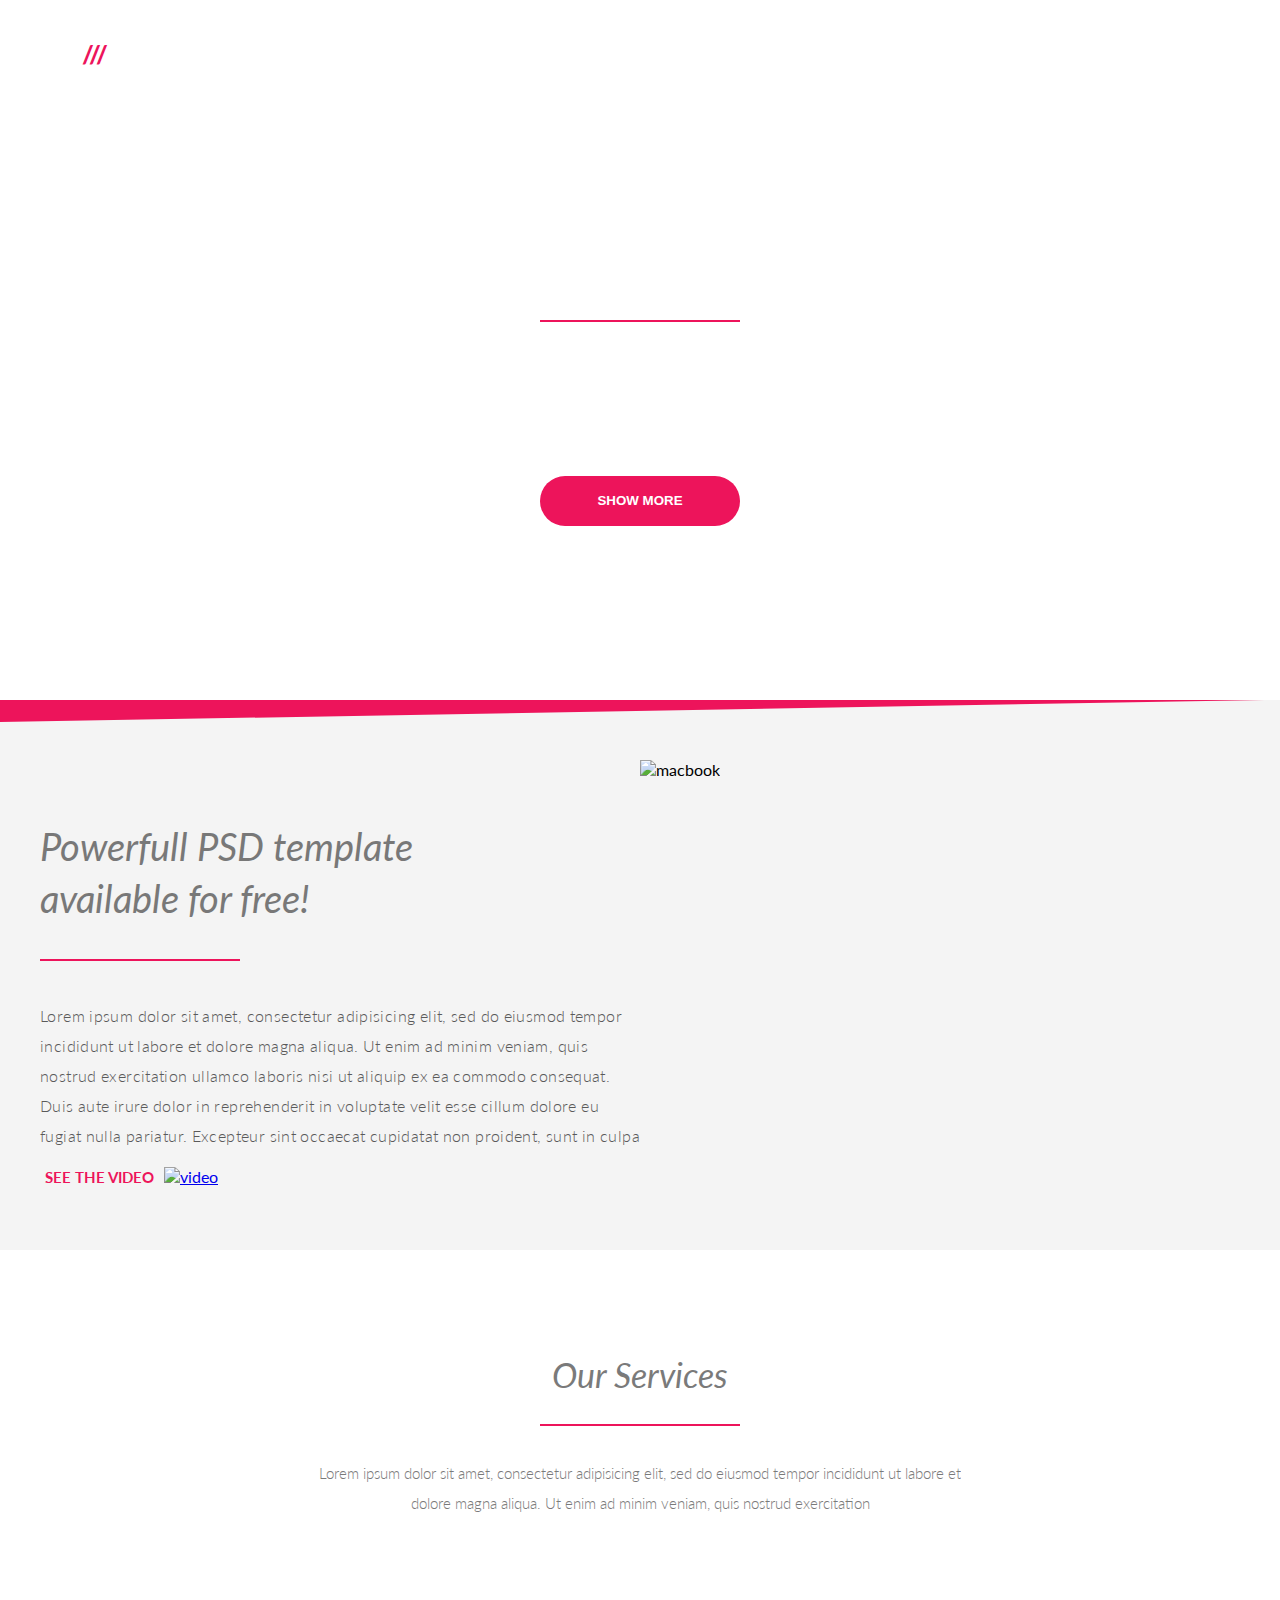
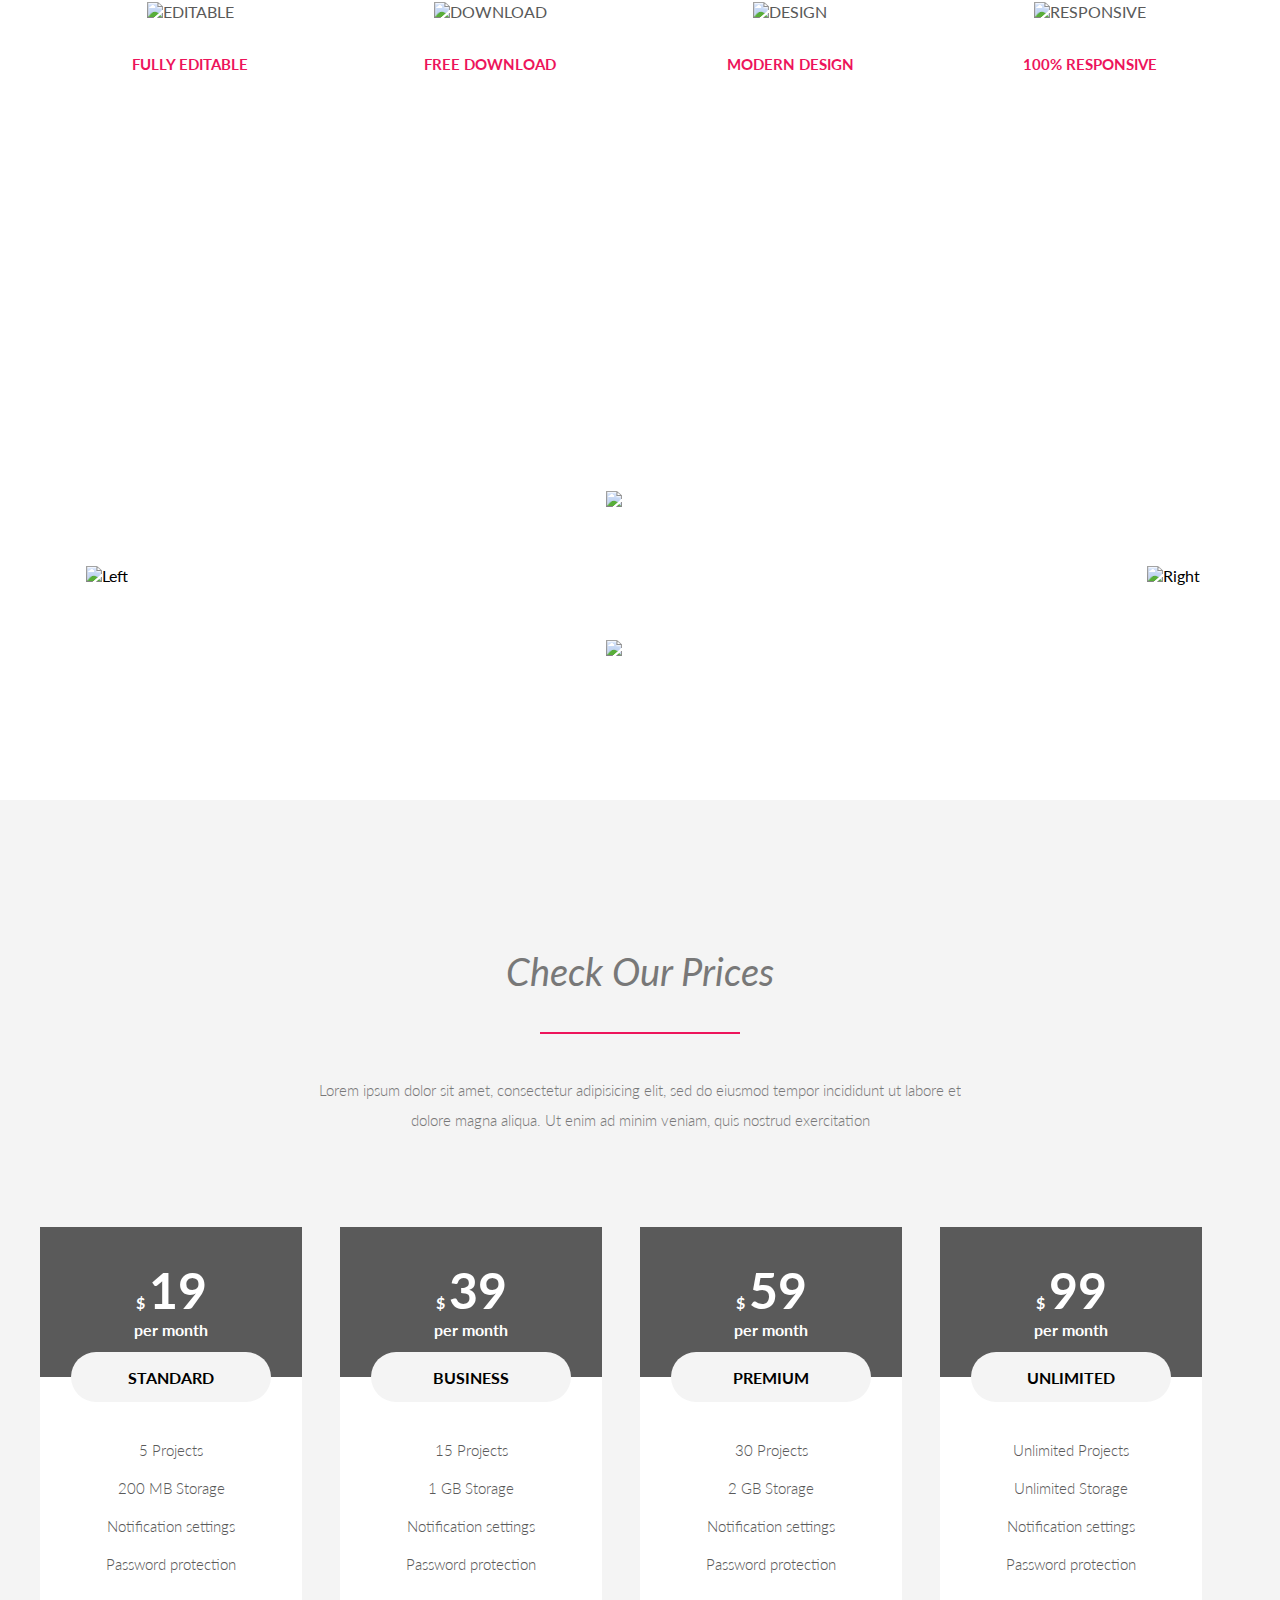
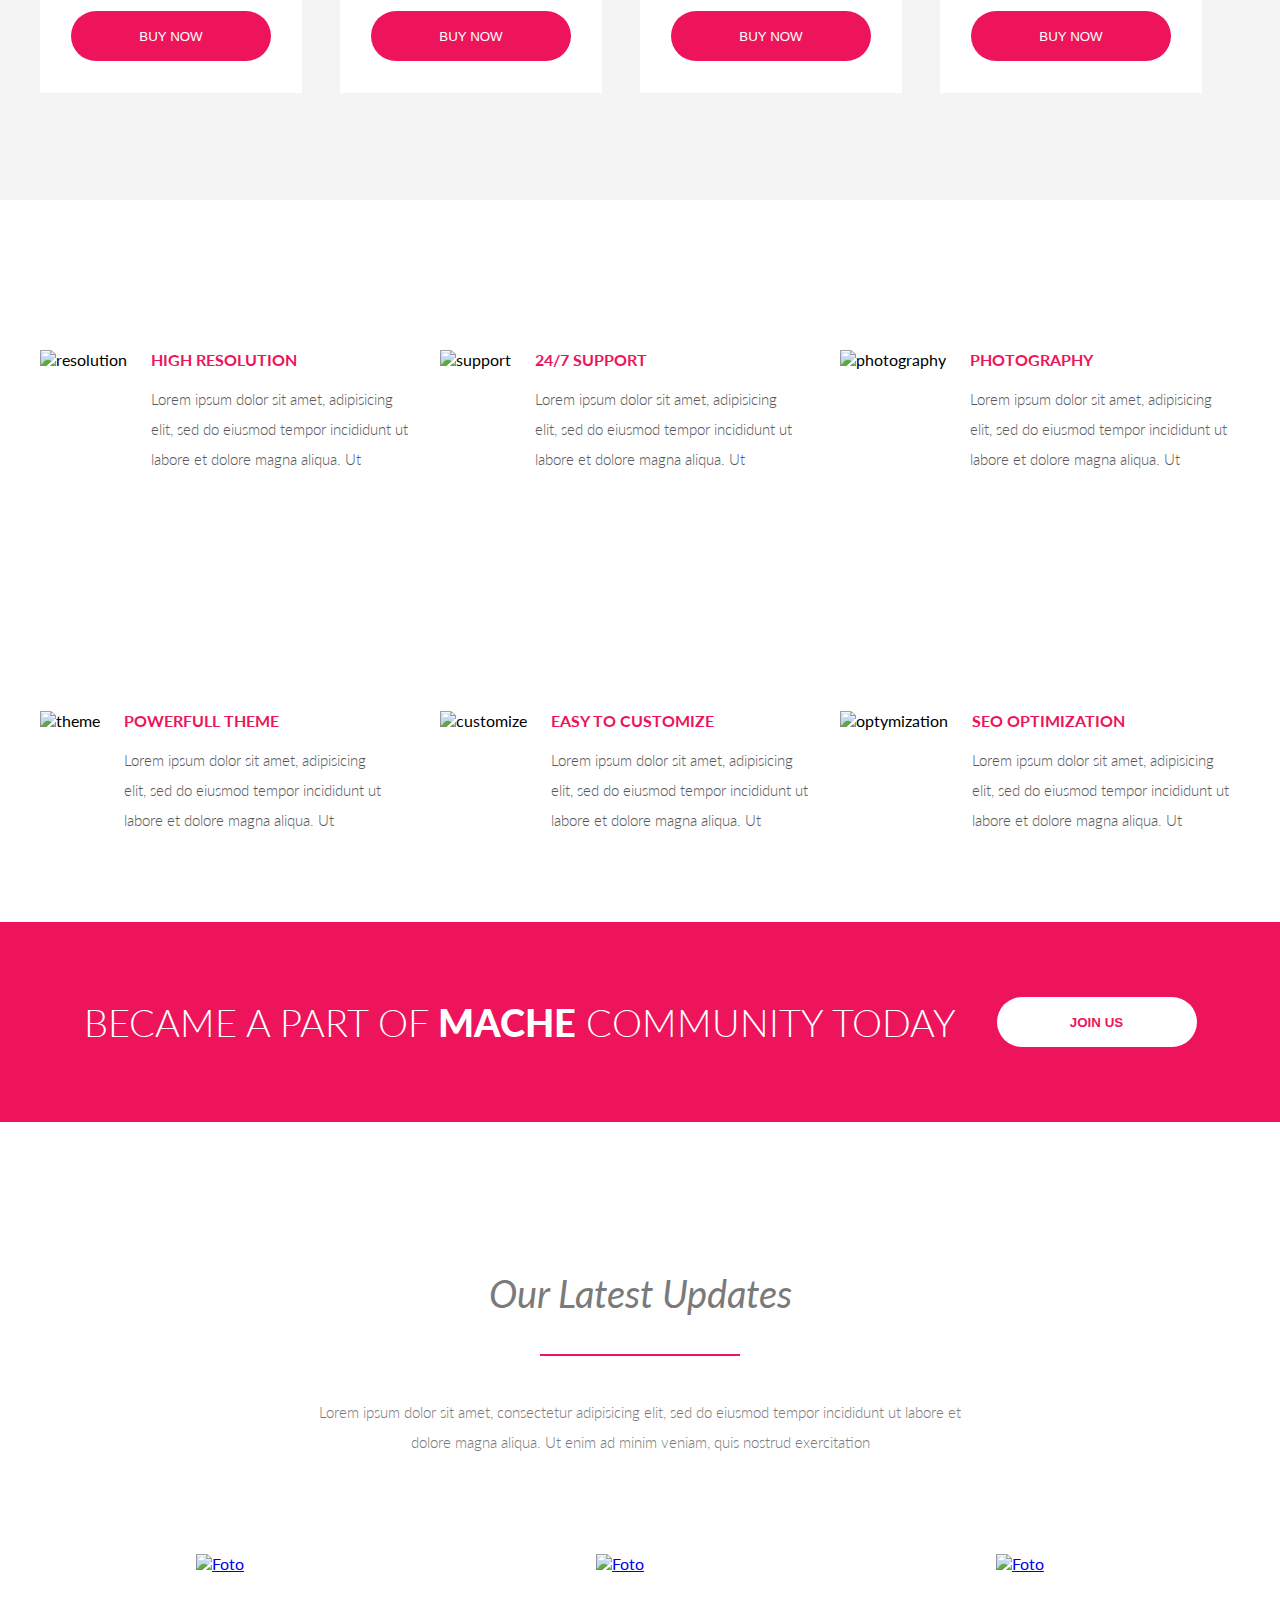
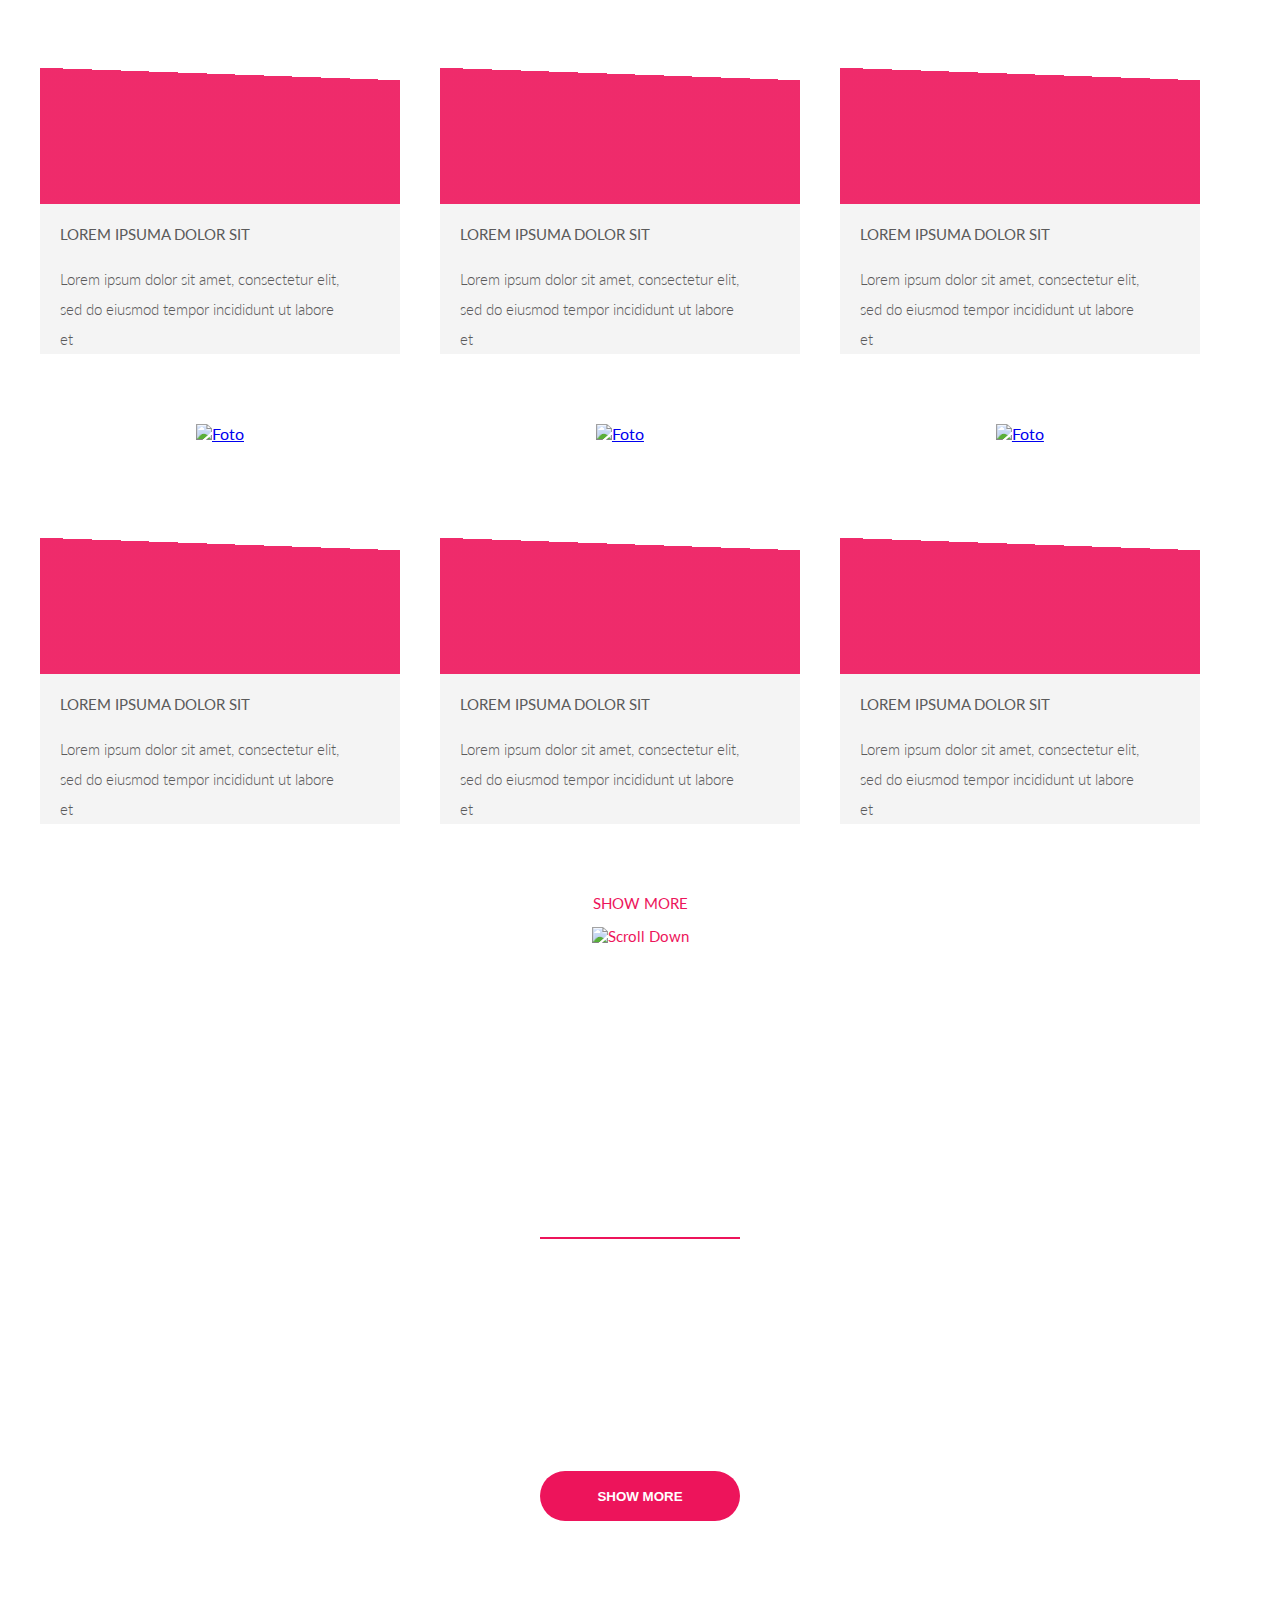
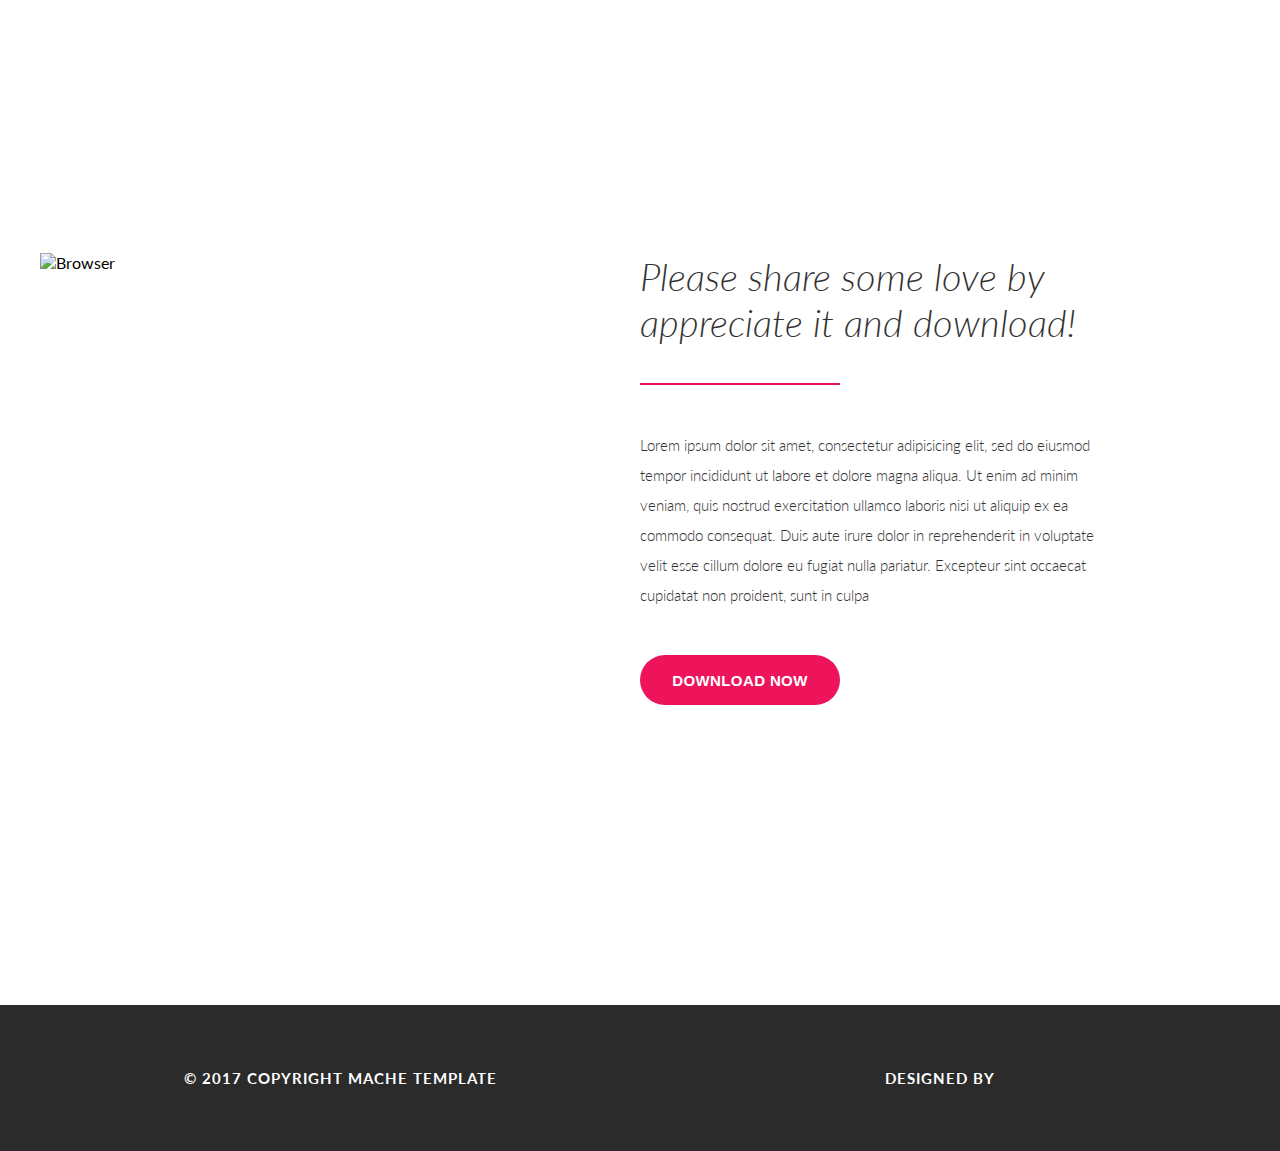
==== index.html @ 37f9ecd0 "styles modified" ====
<!DOCTYPE html>
<html lang="en">
	<head>
        <meta charset="UTF-8">
        <meta name="viewport" content="width=device-width, initial-scale=1.0">
        <meta http-equiv="X-UA-Compatible" content="ie=edge">
        <link href="https://fonts.googleapis.com/css?family=Lato:300,300i,400,400i,700,900" rel="stylesheet">
        <title>Template</title>
        <link rel="stylesheet" type="text/css" href="css/normalize.min.css">
		<link rel="stylesheet" type="text/css" href="css/style.css">
	</head>
    <body>
        <header>
            <nav>
                <div class="container">
                    <div class="row">
                       <div class="col-4 col-12-sm">
                            <div class="logo">
                                <h3><a href="#"><span>///</span> Mache</a></h3>
                            </div>
                        </div>
                        <div class="col-8 col-8-md col-12-sm">
                            <button class="hamburger">&#9776;</button>
                            <div id="hidden-layer" class="menu-layer fade-in">
                                <span class="close-btn">&times;</span>
                                <ol class="hidden-menu">
                                    <li><a href="#">Home</a></li>
                                    <li><a href="#">About Us</a></li>
                                    <li><a href="#">Our Services</a></li>
                                    <li><a href="#">Prices</a></li>
                                    <li><a href="#">Contact</a></li>
                                </ol>
                            </div>
                            <ul>
                                <li><a href="#">Home</a></li>
                                <li><a href="#">About Us</a></li>
                                <li><a href="#">Our Services</a></li>
                                <li><a href="#">Prices</a></li>
                                <li><a href="#">Contact</a></li>
                            </ul>
                        </div>
                    </div>
                    <div class="row">
                        <div class="col-12 col-12-md col-12-sm">
                            <h1><span>Mache</span> FREE psd Template</h1>
                            <hr width="200px" color="#ed145b">
                            <p>Elegant and clean PSD template, which you can download and use for free!
                                You can easily modify the design to make it your own and help you get your project running faster.</p>
                            <button>SHOW MORE</button>
                        </div>
                    </div>
                </div>
            </nav>
        </header>
        <main>
           <div class="separator"></div>
            <section class="about">
                <div class="container">
                    <div class="row">
                        <div class="col-6 col-12-sm ">
                            <h5>Powerfull PSD template
                                 available  for free!
                            </h5>
                            <hr width="200px" color="#ed145b" align="left">
                            <p>Lorem ipsum dolor sit amet, consectetur adipisicing elit, sed do eiusmod tempor incididunt ut labore et dolore magna aliqua. Ut enim ad minim veniam, quis nostrud exercitation ullamco laboris nisi ut aliquip ex ea commodo consequat. Duis aute irure dolor in reprehenderit in voluptate velit esse cillum dolore eu fugiat nulla pariatur. Excepteur sint occaecat cupidatat non proident, sunt in culpa</p>
                            <div class="seeTheVideo">
                                <div><h6><a href="#">See the Video </a></h6></div>
                                <div><a href="#"><img src="img/start-video.png" alt="video"></a></div>
                            </div>
                        </div>
                        <div class="col-6">
                            <img src="img/macbook.png" alt="macbook">
                        </div>
                    </div>
                </div>
            </section>
            <section class="ourServices">
                <div class="container">
                    <div class="row">
                        <div class="col-12">
                            <h3>Our Services</h3>
                            <hr width="200px" color="#ed145b">
                            <p>Lorem ipsum dolor sit amet, consectetur adipisicing elit, sed do eiusmod tempor incididunt ut labore et dolore magna aliqua. Ut enim ad minim veniam, quis nostrud exercitation</p>
                        </div>
                    </div>
                    <div class="row">
                        <div class="col-3 col-6-sm">
                            <img src="img/editable.png" alt="EDITABLE">
                            <p>FULLY EDITABLE</p>
                        </div>
                        <div class="col-3 col-6-sm">
                            <img src="img/download.png" alt="DOWNLOAD">
                            <p>FREE DOWNLOAD</p>
                        </div>
                        <div class="col-3 col-6-sm">
                            <img src="img/design.png" alt="DESIGN">
                            <p>MODERN DESIGN</p>
                        </div>
                        <div class="col-3 col-6-sm">
                            <img src="img/responsive.png" alt="RESPONSIVE">
                            <p>100% RESPONSIVE</p>
                        </div>
                    </div>
                </div>
            </section>
            <section class="carousel">
                <div class="row">
                    <div class="col-2"><img id="left-arrow" src="img/direction-left.png" alt="Left"></div>
                    <div class="col-8">
                        <img src="img/comma-top.png" alt="comma">
                        <div class="carousel-paragraphs">
                            <p class="carousel-paragraph-one fade-in">Lorem ipsum dolor sit amet, consectetur adipisicing elit, std do eiusmod tempor 
                            incididunt ut labore tet dolore magna aliqua.  Ut enim ad minim veniam, 
                            quis nostrud exercitation ullamco laboris nisi ut aliquip ex. </p>
                            <p class="carousel-paragraph-two fade-in">Lorem ipsum dolor sit amet consectetur adipisicing elit. Rem doloribus quasi suscipit necessitatibus. Cumque veritatis ab, molestiae alias rem doloribus porro dolores accusamus, suscipit non iste voluptate voluptatum, aut culpa! At vel deserunt dolorum? Qui dignissimos enim vero voluptas quaerat.</p>
                            <p class="carousel-paragraph-three fade-in">Lorem ipsum dolor, sit amet consectetur adipisicing elit. Ipsam omnis quibusdam error maxime?</p>
                        </div>
                        <img src="img/comma-bottom.png" alt="comma">
                    </div>
                    <div class="col-2"><img id="right-arrow" src="img/direction-right.png" alt="Right"></div>
                </div>
            </section>
            <section class="ourPrices">
                <div class="container">
                    <div class="row">
                        <div class="col-12">
                            <h3>Check Our Prices</h3>
                            <hr width="200px" color="#ed145b">
                            <p>Lorem ipsum dolor sit amet, consectetur adipisicing elit, sed do eiusmod tempor incididunt ut labore et dolore magna aliqua. Ut enim ad minim veniam, quis nostrud exercitation</p>
                        </div>
                    </div>
                    <div class="row">
                        <div class="col-3 col-3-lg col-6-md col-12-sm">
                            <div class="offer">
                                <div class="top">
                                    <p>$ <span>19</span></p>
                                    <p>per month</p>
                                </div>
                                <div class="middle">
                                    <p>STANDARD</p>
                                </div>
                                <div class="bottom">
                                    <p>5 Projects</p>
                                    <p>200 MB Storage</p>
                                    <p>Notification settings</p>
                                    <p>Password protection</p>
                                    <button>BUY NOW</button>
                                </div>
                            </div>
                        </div>
                        <div class="col-3 col-3-lg col-6-md col-12-sm">
                            <div class="offer">
                                <div class="top">
                                    <p>$ <span>39</span></p>
                                    <p>per month</p>
                                </div>
                                <div class="middle">
                                    <p>BUSINESS</p>
                                </div>
                                <div class="bottom">
                                    <p>15 Projects</p>
                                    <p>1 GB Storage</p>
                                    <p>Notification settings</p>
                                    <p>Password protection</p>
                                    <button>BUY NOW</button>
                                </div>
                            </div>
                        </div>
                        <div class="col-3 col-3-lg col-6-md col-12-sm">
                            <div class="offer">
                                <div class="top">
                                    <p>$ <span>59</span></p>
                                    <p>per month</p>
                                </div>
                                <div class="middle">
                                    <p>PREMIUM</p>
                                </div>
                                <div class="bottom">
                                    <p>30 Projects</p>
                                    <p>2 GB Storage</p>
                                    <p>Notification settings</p>
                                    <p>Password protection</p>
                                    <button>BUY NOW</button>
                                </div>
                            </div>
                        </div>
                        <div class="col-3 col-3-lg col-6-md col-12-sm">
                            <div class="offer">
                                <div class="top">
                                    <p>$ <span>99</span></p>
                                    <p>per month</p>
                                </div>
                                <div class="middle">
                                    <p>UNLIMITED</p>
                                </div>
                                <div class="bottom">
                                    <p>Unlimited Projects</p>
                                    <p>Unlimited Storage</p>
                                    <p>Notification settings</p>
                                    <p>Password protection</p>
                                    <button>BUY NOW</button>
                                </div>
                            </div>
                        </div>
                    </div>
                </div>
            </section>
            <section class="features">
                <div class="container">
                    <div class="row">
                        <div class="col-4 col-6-md col-12-sm">
                            <div class="element">
                                <div class="foto">
                                   <img src="img/resolution.png" alt="resolution">
                                </div>
                                <div class="text">
                                    <h4>HIGH RESOLUTION</h4>
                                    <p>Lorem ipsum dolor sit amet,  adipisicing elit, sed do eiusmod tempor incididunt ut labore et dolore magna aliqua. Ut</p>
                                </div>
                            </div>
                        </div>
                        <div class="col-4 col-6-md col-12-sm">
                            <div class="element">
                                <div class="foto">
                                    <img src="img/support.png" alt="support">
                                </div>
                                <div class="text">
                                    <h4>24/7 SUPPORT</h4>
                                    <p>Lorem ipsum dolor sit amet,  adipisicing elit, sed do eiusmod tempor incididunt ut labore et dolore magna aliqua. Ut</p>
                                </div>
                            </div>
                        </div>
                        <div class="col-4 col-6-md col-12-sm">
                            <div class="element">
                                <div class="foto">
                                    <img src="img/photography.png" alt="photography">
                                </div>
                                <div class="text">
                                    <h4>PHOTOGRAPHY</h4>
                                    <p>Lorem ipsum dolor sit amet,  adipisicing elit, sed do eiusmod tempor incididunt ut labore et dolore magna aliqua. Ut</p>
                                </div>
                            </div>
                        </div>
                        <div class="col-4 col-6-md col-12-sm">
                            <div class="element">
                                <div class="foto">
                                    <img src="img/theme.png" alt="theme">
                                </div>
                                <div class="text">
                                    <h4>POWERFULL THEME</h4>
                                    <p>Lorem ipsum dolor sit amet,  adipisicing elit, sed do eiusmod tempor incididunt ut labore et dolore magna aliqua. Ut</p>
                                </div>
                            </div>
                        </div>
                        <div class="col-4 col-6-md col-12-sm">
                            <div class="element">
                                <div class="foto">
                                    <img src="img/customize.png" alt="customize">
                                </div>
                                <div class="text">
                                    <h4>EASY TO CUSTOMIZE</h4>
                                    <p>Lorem ipsum dolor sit amet,  adipisicing elit, sed do eiusmod tempor incididunt ut labore et dolore magna aliqua. Ut</p>
                                </div>
                            </div>
                        </div>
                        <div class="col-4 col-6-md col-12-sm">
                            <div class="element">
                                <div class="foto">
                                    <img src="img/optymization.png" alt="optymization">
                                </div>
                                <div class="text">
                                    <h4>SEO OPTIMIZATION</h4>
                                    <p>Lorem ipsum dolor sit amet,  adipisicing elit, sed do eiusmod tempor incididunt ut labore et dolore magna aliqua. Ut</p>
                                </div>
                            </div>
                        </div>
                    </div>
                </div>
            </section>
            <section class="macheCommunity">
                <div class="row">
                    <div class="col-12">
                        <h4>Became A Part Of <span>Mache</span> Community Today</h4>
                        <button>JOIN US</button>
                    </div>
                </div>
            </section>
            <section class="gallery">
                <div class="container">
                    <div class="row">
                        <div class="col-12">
                            <h3>Our Latest Updates</h3>
                            <hr width="200px" color="#ed145b">
                            <p>Lorem ipsum dolor sit amet, consectetur adipisicing elit, sed do eiusmod tempor incididunt ut labore et dolore magna aliqua. Ut enim ad minim veniam, quis nostrud exercitation</p>
                        </div>
                    </div>
                    <div class="row">
                        <div class="col-4 col-6-md col-12-sm">
                            <div class="element">
                                <a href="#">
                                    <div class="layer">
                                        <span><i class="fa fa-search" aria-hidden="true"></i></span>
                                        <img src="img/gallery-1.png" alt="Foto">
                                    </div>
                                </a>
                            <div class="bottom">
                                <p>LOREM IPSUMA DOLOR SIT</p>
                                <p>Lorem ipsum dolor sit amet, consectetur elit, sed do eiusmod tempor incididunt ut labore et</p>
                            </div>
                        </div>
                        </div>
                         <div class="col-4 col-6-md col-12-sm">
                            <div class="element">
                                <a href="#"><div class="layer">
                                    <span><i class="fa fa-search" aria-hidden="true"></i></span>
                                    <img src="img/gallery-3.png" alt="Foto">
                                </div></a>
                                <div class="bottom">
                                    <p>LOREM IPSUMA DOLOR SIT</p>
                                    <p>Lorem ipsum dolor sit amet, consectetur elit, sed do eiusmod tempor incididunt ut labore et</p>
                                </div>
                            </div>
                        </div>
                        <div class="col-4 col-6-md col-12-sm">
                            <div class="element">
                                <a href="#"><div class="layer">
                                    <span><i class="fa fa-search" aria-hidden="true"></i></span>
                                    <img src="img/gallery-5.png" alt="Foto">
                                </div></a>
                                <div class="bottom">
                                    <p>LOREM IPSUMA DOLOR SIT</p>
                                    <p>Lorem ipsum dolor sit amet, consectetur elit, sed do eiusmod tempor incididunt ut labore et</p>
                                </div>
                            </div>
                        </div>
                        <div class="col-4 col-6-md col-12-sm">
                            <div class="element">
                                <a href="#"><div class="layer">
                                    <span><i class="fa fa-search" aria-hidden="true"></i></span>
                                    <img src="img/gallery-2.png" alt="Foto">
                                </div></a>
                                <div class="bottom">
                                    <p>LOREM IPSUMA DOLOR SIT</p>
                                    <p>Lorem ipsum dolor sit amet, consectetur elit, sed do eiusmod tempor incididunt ut labore et</p>
                                </div>
                            </div>
                        </div>
                        <div class="col-4 col-6-md col-12-sm">
                            <div class="element">
                                <a href="#"><div class="layer">
                                    <span><i class="fa fa-search" aria-hidden="true"></i></span>
                                    <img src="img/gallery-4.png" alt="Foto">
                                </div></a>
                                <div class="bottom">
                                    <p>LOREM IPSUMA DOLOR SIT</p>
                                    <p>Lorem ipsum dolor sit amet, consectetur elit, sed do eiusmod tempor incididunt ut labore et</p>
                                </div>
                            </div>
                        </div>
                        <div class="col-4 col-6-md col-12-sm">
                            <div class="element">
                                <a href="#"><div class="layer">
                                    <span><i class="fa fa-search" aria-hidden="true"></i></span>
                                    <img src="img/gallery-6.png" alt="Foto">
                                </div></a>
                                <div class="bottom">
                                    <p>LOREM IPSUMA DOLOR SIT</p>
                                    <p>Lorem ipsum dolor sit amet, consectetur elit, sed do eiusmod tempor incididunt ut labore et</p>
                                </div>
                            </div>
                        </div>
                        <div class="scroll">
                            <p>SHOW MORE</p>
                            <img src="img/direction-down.png" alt="Scroll Down">
                        </div>
                    </div>
                </div>
            </section>
            <section class="psdTemplate">
                <div class="row">
                    <div class="col-12">
                        <h3>Mache Free PSD Template</h3>
                        <hr width="200px" color="#ed145b">
                         <p>Lorem ipsum dolor sit amet, consectetur adipisicing elit, sed do eiusmod tempor incididunt ut labore et dolore magna aliqua. Ut enim ad minim veniam, quis nostrud exercitation ullamco laboris nisi ut aliquip ex ea commodo consequat. Duis aute irure dolor in reprehenderit in voluptate velit esse 
                         cillum dolore eu fugiat nulla pariatur. Excepteur sint occaecat cupidatat non proident, 
                        sunt in culpa qui officia deserunt mollit anim id est laborum. </p>
                        <button>SHOW MORE</button>
                    </div>
                </div>
            </section>
            <section class="share">
                <div class="container">
                    <div class="row">
                        <div class="col-6">
                            <img src="img/browser.png" alt="Browser">
                        </div>
                        <div class="col-6 col-12-sm">
                            <h3>Please share some love 
                            by appreciate it and download!</h3>
                            <hr width="200px" color="#ed145b" align="left">
                            <p>Lorem ipsum dolor sit amet, consectetur adipisicing elit, sed do eiusmod tempor incididunt ut labore et dolore magna aliqua. Ut enim ad minim veniam, quis nostrud exercitation ullamco laboris nisi ut aliquip ex ea commodo consequat. Duis aute irure dolor in reprehenderit in voluptate velit esse cillum dolore eu fugiat nulla pariatur. Excepteur sint occaecat cupidatat non proident, sunt in culpa</p>
                            <div class="share-button">
                                <button>DOWNLOAD NOW</button>
                            </div>
                        </div>
                    </div>
                </div>
            </section>
        </main>
        <footer>
            <div class="container">
                <div class="row">
                    <div class="col-6">
                        <p>&copy; 2017 COPYRIGHT MACHE TEMPLATE</p>
                    </div>
                    <div class="col-6">
                        <p>DESIGNED BY </p>
                    </div>
                </div>
            </div>
        </footer>
    </body>
    <script src="JS/hidden-menu.js"></script>
    <script src="JS/text-carousel.js"></script>
    <script src="https://use.fontawesome.com/e6b81d5c9e.js"></script>
</html>
---- css/style.css ----
* {
  box-sizing: border-box; }

body {
  margin: 0;
  text-align: center;
  font-family: 'Lato', sans-serif; }

header {
  background-image: url(../img/header-background.png);
  background-size: cover;
  background-repeat: no-repeat;
  background-attachment: fixed;
  min-height: 700px;
  color: white;
  padding-bottom: 40px; }
  header .logo {
    margin-top: 39px;
    width: 30%; }
    header .logo h3 {
      margin: 0;
      font-size: 25px;
      letter-spacing: 1.15px;
      font-weight: 900;
      width: 200px; }
      header .logo h3 a {
        text-decoration: none;
        color: inherit; }
      header .logo h3 span {
        color: #ed145b;
        display: inline-block; }
  header .hamburger {
    display: none; }
  header .menu-layer {
    display: none; }
  header ul {
    width: 70%;
    padding: 0;
    margin: 0;
    float: right;
    margin-top: 44px; }
    header ul li {
      display: inline-block;
      padding: 0 10px;
      -moz-transition: color 0.5s;
      -o-transition: color 0.5s;
      -webkit-transition: color 0.5s;
      transition: color 0.5s;
      font-weight: 700; }
      header ul li:hover {
        color: #ed145b; }
      header ul li a {
        text-decoration: none;
        color: inherit; }
  header .col-12 {
    margin-top: 134px; }
    header .col-12 h1 {
      font-size: 46px;
      font-weight: 300;
      text-transform: uppercase; }
      header .col-12 h1 span {
        font-weight: 900; }
    header .col-12 p {
      font-weight: 300;
      font-size: 22px;
      padding-top: 30px;
      width: 951px;
      margin: 0 auto;
      line-height: 38px;
      letter-spacing: 0.55px; }
    header .col-12 button {
      width: 200px;
      height: 50px;
      border: none;
      cursor: pointer;
      margin-top: 40px;
      background-color: #ed145b;
      border-radius: 100px;
      -webkit-border-radius: 100px;
      -moz-border-radius: 100px;
      font-weight: 700;
      color: white; }

.separator {
  position: relative;
  overflow: hidden;
  padding-bottom: 50px;
  background-color: #f4f4f4; }
  .separator:before, .separator:after {
    content: '';
    position: absolute; }
  .separator:before {
    background: #ed145b;
    bottom: 80%;
    left: -1%;
    width: 110%;
    height: 200%;
    -moz-transform: rotate(-1deg);
    -o-transform: rotate(-1deg);
    -ms-transform: rotate(-1deg);
    -webkit-transform: rotate(-1deg);
    transform: rotate(-1deg); }

.about {
  background-color: #f4f4f4;
  min-height: 500px;
  padding-bottom: 50px;
  text-align: left;
  overflow: hidden; }
  .about h5 {
    color: #5a5a5a;
    width: 376px;
    margin: 70px 0 35px 0;
    font-size: 38px;
    font-weight: 400;
    font-style: italic;
    line-height: 52px;
    opacity: .8; }
  .about p {
    color: #5a5a5a;
    margin-top: 40px;
    font-weight: 300;
    line-height: 30px;
    letter-spacing: 0.38px; }
  .about .seeTheVideo {
    display: -webkit-box;
    display: -moz-box;
    display: -ms-flexbox;
    display: -webkit-flex;
    display: flex; }
    .about .seeTheVideo div {
      margin: auto 5px; }
  .about h6 {
    color: #ed145b;
    font-size: 15px;
    margin: 0;
    text-transform: uppercase; }
    .about h6 a {
      text-decoration: none;
      color: inherit; }
    .about h6 img {
      margin-left: 12px; }
  .about .col-6 > img {
    padding-top: 10px; }

.ourServices {
  min-height: 600px;
  color: #5a5a5a;
  position: relative; }
  .ourServices .col-12 {
    margin-top: 70px; }
    .ourServices .col-12 h3 {
      font-size: 34px;
      font-weight: 400;
      font-style: italic;
      opacity: .8;
      margin-bottom: 29px; }
    .ourServices .col-12 p {
      margin: 32px auto 84px auto;
      width: 680px;
      font-weight: 300;
      font-size: 15px;
      line-height: 30px;
      opacity: .8; }
  .ourServices .col-3 p {
    margin-top: 34px;
    color: #ed145b;
    font-size: 15px;
    font-weight: 700;
    -moz-transition: all 0.5s;
    -o-transition: all 0.5s;
    -webkit-transition: all 0.5s;
    transition: all 0.5s; }

.carousel {
  background-image: url(../img/header-background.png);
  background-attachment: fixed;
  background-size: cover;
  background-repeat: no-repeat;
  min-height: 400px;
  margin-top: 100px; }
  .carousel .col-8 {
    height: 450px;
    color: white;
    display: -webkit-box;
    display: -moz-box;
    display: -ms-flexbox;
    display: -webkit-flex;
    display: flex;
    -webkit-flex-direction: column;
    -moz-flex-direction: column;
    -ms-flex-direction: column;
    flex-direction: column;
    -webkit-align-items: center;
    -moz-align-items: center;
    -ms-align-items: center;
    align-items: center;
    -webkit-justify-content: center;
    -moz-justify-content: center;
    -ms-justify-content: center;
    justify-content: center;
    -ms-flex-pack: center; }
    .carousel .col-8 p {
      margin: 50 auto;
      font-size: 23px;
      font-weight: 300;
      font-style: italic;
      width: 824px;
      letter-spacing: 0.63px; }
    .carousel .col-8 .carousel-paragraph-two {
      display: none; }
    .carousel .col-8 .carousel-paragraph-three {
      display: none; }
  .carousel .col-2 {
    height: 450px;
    display: -webkit-box;
    display: -moz-box;
    display: -ms-flexbox;
    display: -webkit-flex;
    display: flex;
    -webkit-align-items: center;
    -moz-align-items: center;
    -ms-align-items: center;
    align-items: center;
    -webkit-justify-content: center;
    -moz-justify-content: center;
    -ms-justify-content: center;
    justify-content: center;
    -ms-flex-pack: center; }
    .carousel .col-2 img {
      cursor: pointer;
      transition: all 0.5s; }
      .carousel .col-2 img:hover {
        padding: 20px;
        background-color: rgba(0, 0, 0, 0.7); }

.ourPrices {
  min-height: 1000px;
  background-color: #f4f4f4; }
  .ourPrices .col-12 h3 {
    font-size: 38px;
    font-weight: 400;
    font-style: italic;
    color: #5a5a5a;
    opacity: .8;
    margin-top: 148px; }
  .ourPrices .col-12 p {
    width: 681px;
    margin: 41px auto 92px auto;
    line-height: 30px;
    opacity: .8;
    font-size: 15px;
    font-weight: 300;
    color: #5a5a5a; }
  .ourPrices .col-3 .offer {
    width: 262px;
    height: 466px; }
    .ourPrices .col-3 .offer .top {
      height: 150px;
      width: 100%;
      background-color: #5a5a5a;
      -moz-transition: all 0.6s;
      -o-transition: all 0.6s;
      -webkit-transition: all 0.6s;
      transition: all 0.6s; }
      .ourPrices .col-3 .offer .top p {
        margin: 0;
        color: white;
        font-weight: 700; }
        .ourPrices .col-3 .offer .top p:first-child {
          padding-top: 33px; }
        .ourPrices .col-3 .offer .top p span {
          font-size: 50px; }
    .ourPrices .col-3 .offer .middle {
      width: 200px;
      height: 50px;
      background-color: #f4f4f4;
      border-radius: 50px;
      -webkit-border-radius: 50px;
      -moz-border-radius: 50px;
      margin-top: -25px;
      margin-left: 31px;
      position: absolute;
      font-weight: 700; }
    .ourPrices .col-3 .offer .bottom {
      height: 316px;
      width: 100%;
      background-color: white; }
      .ourPrices .col-3 .offer .bottom p {
        margin: 0;
        padding: 10px;
        color: #5a5a5a;
        font-weight: 300;
        font-size: 15px; }
        .ourPrices .col-3 .offer .bottom p:first-child {
          padding-top: 64px; }
    .ourPrices .col-3 .offer button {
      width: 200px;
      height: 50px;
      background-color: #ed145b;
      border: none;
      border-radius: 50px;
      -webkit-border-radius: 50px;
      -moz-border-radius: 50px;
      color: white;
      margin-top: 28px;
      cursor: pointer; }
  .ourPrices .col-3:hover .top {
    background-color: #ed145b; }

.features {
  min-height: 600px; }
  .features .col-4 {
    margin-top: 150px;
    text-align: left; }
    .features .col-4 .element {
      display: -webkit-box;
      display: -moz-box;
      display: -ms-flexbox;
      display: -webkit-flex;
      display: flex;
      margin-bottom: 72px; }
      .features .col-4 .element .text {
        margin-left: 24px; }
        .features .col-4 .element .text h4 {
          margin: 0;
          color: #ed145b; }
        .features .col-4 .element .text p {
          width: 262px;
          font-size: 15px;
          font-weight: 300;
          line-height: 30px;
          color: #5a5a5a; }

.macheCommunity .col-12 {
  background-color: #ed145b;
  height: 200px;
  display: -webkit-box;
  display: -moz-box;
  display: -ms-flexbox;
  display: -webkit-flex;
  display: flex;
  -webkit-align-items: center;
  -moz-align-items: center;
  -ms-align-items: center;
  align-items: center;
  -webkit-justify-content: center;
  -moz-justify-content: center;
  -ms-justify-content: center;
  justify-content: center;
  -ms-flex-pack: center;
  color: white; }
  .macheCommunity .col-12 h4 {
    font-size: 38px;
    font-weight: 300;
    text-transform: uppercase;
    margin-right: 41px; }
    .macheCommunity .col-12 h4 span {
      font-weight: 900; }

.macheCommunity button {
  width: 200px;
  height: 50px;
  border: none;
  border-radius: 50px;
  -webkit-border-radius: 50px;
  -moz-border-radius: 50px;
  cursor: pointer;
  font-weight: 700;
  background-color: white;
  color: #ed145b; }

.gallery {
  min-height: 800px;
  padding-bottom: 60px; }
  .gallery .col-12 h3 {
    font-size: 38px;
    font-weight: 400;
    font-style: italic;
    color: #5a5a5a;
    opacity: .8;
    margin-top: 148px; }
  .gallery .col-12 p {
    width: 681px;
    margin: 41px auto 97px auto;
    line-height: 30px;
    opacity: .8;
    font-size: 15px;
    font-weight: 300;
    color: #5a5a5a; }
  .gallery .element {
    width: 360px;
    height: 390px;
    margin-bottom: 80px; }
    .gallery .element .layer {
      width: 360px;
      height: 250px;
      background-position: 10% 2%;
      background-size: 200%;
      background-image: -webkit-linear-gradient(88deg, rgba(237, 20, 91, 0.9) 50%, transparent 50%);
      background-image: -o-linear-gradient(88deg, rgba(237, 20, 91, 0.9) 50%, transparent 50%);
      background-image: linear-gradient(2deg, rgba(237, 20, 91, 0.9) 50%, transparent 50%);
      background-image: -moz-linear-gradient(0deg, rgba(237, 20, 91, 0.9) 0%, transparent 0%);
      -moz-transition: all 1s;
      -o-transition: all 1s;
      -webkit-transition: all 1s;
      transition: all 1s; }
      .gallery .element .layer:hover {
        background-position: 0 100%; }
      .gallery .element .layer:hover .fa-search {
        opacity: 1; }
      .gallery .element .layer span {
        display: -webkit-box;
        display: -moz-box;
        display: -ms-flexbox;
        display: -webkit-flex;
        display: flex;
        -webkit-justify-content: center;
        -moz-justify-content: center;
        -ms-justify-content: center;
        justify-content: center;
        -ms-flex-pack: center; }
        .gallery .element .layer span .fa-search {
          position: absolute;
          margin-top: 105px;
          color: white;
          font-size: 50px;
          -moz-transition: all 1s;
          -o-transition: all 1s;
          -webkit-transition: all 1s;
          transition: all 1s;
          opacity: 0; }
      .gallery .element .layer img {
        position: relative;
        z-index: -1; }
    .gallery .element .bottom {
      width: 360px;
      background-color: #f4f4f4; }
      .gallery .element .bottom p {
        color: #5a5a5a;
        margin: 0;
        text-align: left;
        padding-top: 15px;
        padding-left: 20px;
        width: 307px;
        font-size: 15px;
        line-height: 30px;
        font-weight: 300; }
        .gallery .element .bottom p:first-child {
          font-weight: 400; }
  .gallery .scroll {
    color: #ed145b;
    font-size: 15px;
    cursor: pointer;
    font-weight: 400; }

.psdTemplate {
  background-image: url(../img/header-background.png);
  background-attachment: fixed;
  background-size: cover;
  background-repeat: no-repeat;
  min-height: 700px;
  color: white;
  padding-bottom: 60px; }
  .psdTemplate h3 {
    margin-top: 148px;
    font-size: 38px;
    font-weight: 300;
    font-style: italic;
    opacity: .8; }
  .psdTemplate p {
    font-size: 15px;
    font-weight: 300;
    line-height: 30px;
    opacity: .8;
    width: 681px;
    margin: 41px auto; }
  .psdTemplate button {
    width: 200px;
    height: 50px;
    border-radius: 50px;
    -webkit-border-radius: 50px;
    -moz-border-radius: 50px;
    border: none;
    background-color: #ed145b;
    color: white;
    font-weight: 700;
    cursor: pointer; }

.share {
  min-height: 800px; }
  .share .col-6 {
    margin: 78px 0;
    text-align: left; }
  .share:last-child img {
    margin-top: 70px;
    width: 570px;
    height: 480px; }
  .share:last-child h3 {
    width: 488px;
    margin-top: 70px;
    font-size: 38px;
    font-weight: 300;
    font-style: italic;
    opacity: .8; }
  .share:last-child p {
    font-size: 15px;
    font-weight: 300;
    line-height: 30px;
    opacity: .8;
    width: 466px;
    margin: 45px 0; }
  .share:last-child button {
    width: 200px;
    height: 50px;
    border-radius: 50px;
    -webkit-border-radius: 50px;
    -moz-border-radius: 50px;
    border: none;
    background-color: #ed145b;
    color: white;
    font-size: 15px;
    font-weight: 700;
    cursor: pointer;
    letter-spacing: 0.38px; }

footer {
  height: 146px;
  color: white;
  margin-top: 100px;
  background-color: #2b2b2b;
  display: -webkit-box;
  display: -moz-box;
  display: -ms-flexbox;
  display: -webkit-flex;
  display: flex;
  -webkit-align-items: center;
  -moz-align-items: center;
  -ms-align-items: center;
  align-items: center;
  font-size: 15px; }
  footer p {
    font-weight: 700;
    letter-spacing: 1px; }

.row:before, .row:after {
  content: "";
  display: table;
  clear: both; }

[class*="col-"] {
  float: left;
  min-height: 1px; }

.container {
  width: 100%;
  max-width: 1200px;
  margin: 0 auto; }

.col-1 {
  width: 8.33%; }

.col-2 {
  width: 16.66%; }

.col-3 {
  width: 25%; }

.col-4 {
  width: 33.33%; }

.col-5 {
  width: 41.66%; }

.col-6 {
  width: 50%; }

.col-7 {
  width: 58.33%; }

.col-8 {
  width: 66.66%; }

.col-9 {
  width: 75%; }

.col-10 {
  width: 83.33%; }

.col-11 {
  width: 91.66%; }

.col-12 {
  width: 100%; }

.fade-in {
  animation-name: fade-in;
  animation-duration: 1.5s; }

@keyframes fade-in {
  from {
    opacity: 0; }
  to {
    opacity: 1; } }

@media screen and (min-width: 992px) and (max-width: 1200px) {
  [class*="col-"] {
    float: left;
    padding: 0 15px; }
  .col-3-lg {
    width: 25%; }
  .col-6-lg {
    width: 50%; }
  header .col-12-md p {
    width: auto;
    padding: 30px; }
  .about {
    padding-left: 30px; }
  .carousel .col-8 p {
    width: auto; }
  .ourPrices {
    padding-bottom: 40px; }
    .ourPrices .col-3-lg .offer {
      width: auto; }
      .ourPrices .col-3-lg .offer .middle {
        width: 20%;
        margin-left: 1%; }
  .features .col-4 .element .text p {
    width: auto; }
  .macheCommunity .col-12 h4 {
    font-size: 28px; }
  .gallery .element {
    width: 300px; }
    .gallery .element .layer {
      width: 300px; }
      .gallery .element .layer img {
        width: 300px;
        height: 250px; }
    .gallery .element .bottom {
      width: 300px; }
      .gallery .element .bottom p {
        width: auto; }
  .share .col-6 p {
    width: auto; }
  .share img {
    margin-left: -130px; } }

@media screen and (min-width: 768px) and (max-width: 992px) {
  [class*="col-"] {
    float: left; }
  .col-3-md {
    width: 25%; }
  .col-6-md {
    width: 50%; }
  .col-8-md {
    width: 66.66%; }
  .col-12-md {
    width: 100%; }
  header {
    position: relative; }
    header .col-12-md {
      margin-top: 0px; }
      header .col-12-md p {
        width: auto;
        font-size: 18px;
        padding: 30px; }
    header .menu-layer {
      display: none;
      position: fixed;
      z-index: 100;
      width: 100%;
      height: 100%;
      background-color: rgba(0, 0, 0, 0.7);
      right: 0;
      top: 0; }
    header .close-btn {
      float: left;
      padding: 20px;
      font-size: 40px;
      transition: color 0.5s;
      cursor: pointer;
      position: absolute;
      left: 0;
      top: 0; }
      header .close-btn:hover {
        color: grey; }
    header .hidden-menu {
      list-style-type: none;
      padding: 60px 0 0 0; }
      header .hidden-menu li {
        transition: all 0.5s; }
        header .hidden-menu li:hover {
          color: #ed145b;
          background-color: rgba(255, 255, 255, 0.8); }
      header .hidden-menu a {
        display: block;
        padding: 15px;
        text-decoration: none;
        color: inherit; }
    header .hamburger {
      display: block;
      float: right;
      padding: 6px 12px;
      margin: 40px 30px;
      border: none;
      background-color: white;
      transition: all .3s;
      border-radius: 5px;
      cursor: pointer; }
      header .hamburger:hover {
        background-color: #ed145b;
        color: white; }
    header .col-8 {
      min-height: 150px; }
    header ul {
      display: none; }
  .about {
    padding-left: 30px; }
  .carousel .col-8 p {
    width: auto;
    font-size: 18px; }
  .ourPrices {
    padding-bottom: 40px; }
    .ourPrices .col-3-lg .offer {
      padding: 20px;
      margin-bottom: 30px;
      width: auto; }
      .ourPrices .col-3-lg .offer .middle {
        width: 25%;
        margin-left: 10%; }
  .features .col-4 {
    padding: 20px;
    margin-top: 20px; }
    .features .col-4:first-child {
      margin-top: 150px; }
    .features .col-4:nth-child(2) {
      margin-top: 150px; }
  .macheCommunity .col-12 h4 {
    font-size: 20px; }
  .gallery .element {
    width: 350px;
    margin: 0 auto 80px auto; }
    .gallery .element .layer {
      width: 350px; }
      .gallery .element .layer img {
        width: 350px;
        height: 250px; }
    .gallery .element .bottom {
      width: 350px; }
      .gallery .element .bottom p {
        width: auto; }
  .share:last-child h3 {
    width: auto; }
  .share:last-child P {
    width: auto; }
  .share img {
    margin-left: -230px; } }

@media screen and (min-width: 480px) and (max-width: 768px) {
  [class*="col-"] {
    float: left; }
  .col-3-sm {
    width: 25%; }
  .col-6-sm {
    width: 50%; }
  .col-8-sm {
    width: 66.66%; }
  .col-12-sm {
    width: 100%; }
  header .col-12-sm {
    margin-top: 0px; }
    header .col-12-sm .logo {
      position: absolute; }
    header .col-12-sm h1 {
      font-size: 30px; }
    header .col-12-sm p {
      width: auto;
      font-size: 1rem;
      padding: 10px; }
  header .menu-layer {
    display: none;
    position: fixed;
    z-index: 100;
    width: 100%;
    height: 100%;
    background-color: rgba(0, 0, 0, 0.6);
    right: 0;
    top: 0; }
  header .close-btn {
    float: left;
    padding: 20px;
    font-size: 40px;
    transition: color 0.5s;
    cursor: pointer;
    position: absolute;
    left: 0;
    top: 0; }
    header .close-btn:hover {
      color: grey; }
  header .hidden-menu {
    list-style-type: none;
    padding: 60px 0 0 0; }
    header .hidden-menu li {
      transition: all 0.5s; }
      header .hidden-menu li:hover {
        color: #ed145b;
        background-color: rgba(255, 255, 255, 0.8); }
    header .hidden-menu a {
      display: block;
      padding: 15px;
      text-decoration: none;
      color: inherit; }
  header .hamburger {
    display: block;
    float: right;
    padding: 6px 12px;
    margin: 40px 30px 0 0;
    border: none;
    background-color: white;
    transition: all .3s;
    border-radius: 5px;
    cursor: pointer; }
    header .hamburger:hover {
      background-color: #ed145b;
      color: white; }
  header .col-8 {
    min-height: 150px; }
  header ul {
    display: none; }
  .about {
    padding-left: 30px; }
    .about h5 {
      font-size: 28px;
      text-align: center;
      width: auto; }
    .about h6 {
      text-align: center; }
    .about img {
      display: none; }
    .about hr {
      display: none; }
    .about p {
      padding: 20px; }
    .about .seeTheVideo {
      display: flex;
      justify-content: center; }
  .ourServices .col-12 p {
    width: auto;
    padding: 20px; }
  .carousel .col-8 p {
    width: auto;
    font-size: 15px; }
  .ourPrices {
    padding-bottom: 40px; }
    .ourPrices .col-12 p {
      width: auto;
      padding: 20px; }
    .ourPrices .col-12-sm .offer {
      padding: 20px;
      margin-bottom: 30px;
      width: auto; }
      .ourPrices .col-12-sm .offer .middle {
        width: 50%;
        margin-left: 22%; }
  .features .col-12-sm {
    padding: 10px 50px;
    margin-top: 0; }
    .features .col-12-sm:first-child {
      margin-top: 150px; }
    .features .col-12-sm .element {
      width: 400px;
      margin: 30px auto; }
  .macheCommunity .col-12 h4 {
    font-size: 20px;
    padding-left: 10px; }
  .macheCommunity .col-12 button {
    margin-right: 15px; }
  .gallery .col-12 p {
    width: auto;
    padding: 20px; }
  .gallery .element {
    width: 350px;
    margin: 0 auto 80px auto; }
    .gallery .element .layer {
      width: 350px; }
      .gallery .element .layer img {
        width: 350px;
        height: 250px; }
    .gallery .element .bottom {
      width: 350px; }
      .gallery .element .bottom p {
        width: auto; }
  .psdTemplate p {
    width: auto;
    padding: 20px; }
  .share .col-6 {
    display: none; }
  .share .col-12-sm {
    display: block;
    margin: 0; }
    .share .col-12-sm h3 {
      width: auto;
      padding: 30px;
      text-align: center; }
    .share .col-12-sm hr {
      display: none; }
    .share .col-12-sm P {
      width: auto;
      padding: 40px; }
    .share .col-12-sm .share-button {
      display: flex;
      justify-content: center; }
  .share img {
    display: none; }
  footer {
    font-size: 12px; } }

@media screen and (max-width: 479px) {
  [class*="col-"] {
    float: left; }
  .col-3-sm {
    width: 25%; }
  .col-6-sm {
    width: 50%; }
  .col-8-sm {
    width: 66.66%; }
  .col-12-sm {
    width: 100%; }
  header .col-12-sm {
    margin-top: 0px; }
    header .col-12-sm .logo {
      position: absolute; }
    header .col-12-sm h1 {
      font-size: 30px;
      padding: 20px; }
    header .col-12-sm p {
      width: auto;
      font-size: 14px;
      padding: 20px; }
  header .menu-layer {
    display: none;
    position: fixed;
    z-index: 100;
    width: 100%;
    height: 100%;
    background-color: rgba(0, 0, 0, 0.8);
    right: 0;
    top: 0; }
  header .close-btn {
    float: left;
    padding: 20px;
    font-size: 40px;
    transition: color 0.5s;
    cursor: pointer;
    position: absolute;
    left: 0;
    top: 0; }
    header .close-btn:hover {
      color: grey; }
  header .hidden-menu {
    list-style-type: none;
    padding: 60px 0 0 0; }
    header .hidden-menu li {
      transition: all 0.5s; }
      header .hidden-menu li:hover {
        color: #ed145b;
        background-color: rgba(255, 255, 255, 0.8); }
    header .hidden-menu a {
      display: block;
      padding: 15px;
      text-decoration: none;
      color: inherit; }
  header .hamburger {
    display: block;
    float: right;
    padding: 6px 12px;
    margin: 40px 30px 0 0;
    border: none;
    background-color: white;
    transition: all .3s;
    border-radius: 5px;
    cursor: pointer; }
    header .hamburger:hover {
      background-color: #ed145b;
      color: white; }
  header .col-8 {
    min-height: 150px; }
  header ul {
    display: none; }
  .about {
    padding-left: 30px; }
    .about h5 {
      font-size: 28px;
      text-align: center;
      width: auto; }
    .about h6 {
      text-align: center; }
    .about img {
      display: none; }
    .about hr {
      display: none; }
    .about p {
      padding: 20px; }
    .about .seeTheVideo {
      display: flex;
      justify-content: center; }
  .ourServices .col-12 p {
    width: auto;
    padding: 20px; }
  .carousel .col-8 p {
    width: auto;
    font-size: 15px; }
  .ourPrices {
    padding-bottom: 40px; }
    .ourPrices .col-12 p {
      width: auto;
      padding: 20px; }
    .ourPrices .col-12-sm .offer {
      padding: 20px;
      margin-bottom: 30px;
      width: auto; }
      .ourPrices .col-12-sm .offer .middle {
        width: 50%;
        margin-left: 22%; }
  .features .col-12-sm {
    padding: 10px 20px;
    margin-top: 0; }
    .features .col-12-sm:first-child {
      margin-top: 150px; }
    .features .col-12-sm .element {
      width: auto;
      margin: 30px auto; }
      .features .col-12-sm .element .text p {
        width: auto; }
  .macheCommunity .col-12 h4 {
    font-size: 20px; }
  .macheCommunity .col-12 button {
    margin-right: 15px; }
  .gallery .col-12 p {
    width: auto;
    padding: 20px; }
  .gallery .element {
    width: 250px;
    margin: 0 auto 80px auto; }
    .gallery .element .layer {
      width: 250px; }
      .gallery .element .layer img {
        width: 250px;
        height: 250px; }
    .gallery .element .bottom {
      width: 250px; }
      .gallery .element .bottom p {
        width: auto; }
  .psdTemplate p {
    width: auto;
    padding: 20px; }
  .share .col-6 {
    display: none; }
  .share .col-12-sm {
    display: block;
    margin: 0; }
    .share .col-12-sm h3 {
      width: auto;
      padding: 30px;
      text-align: center; }
    .share .col-12-sm hr {
      display: none; }
    .share .col-12-sm P {
      width: auto;
      padding: 40px; }
    .share .col-12-sm .share-button {
      display: flex;
      justify-content: center; }
  .share img {
    display: none; }
  footer {
    font-size: 12px; } }
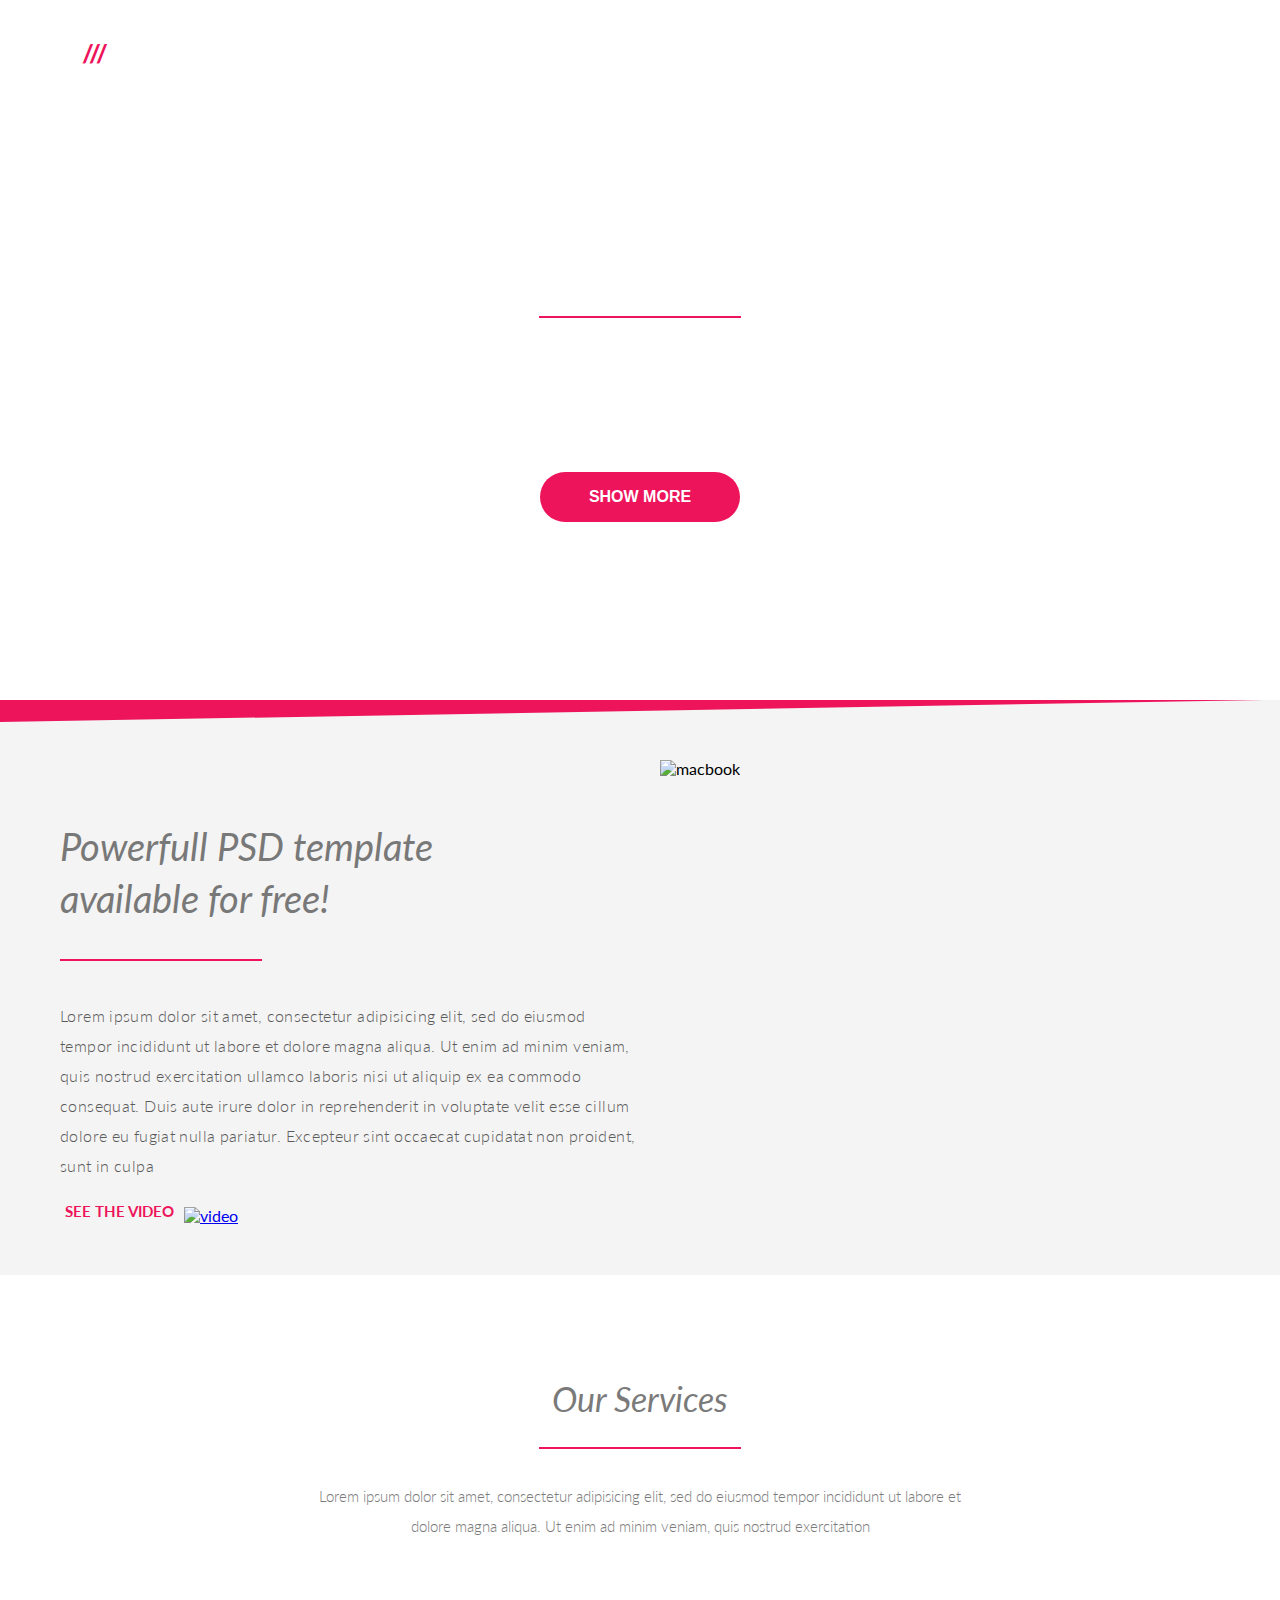
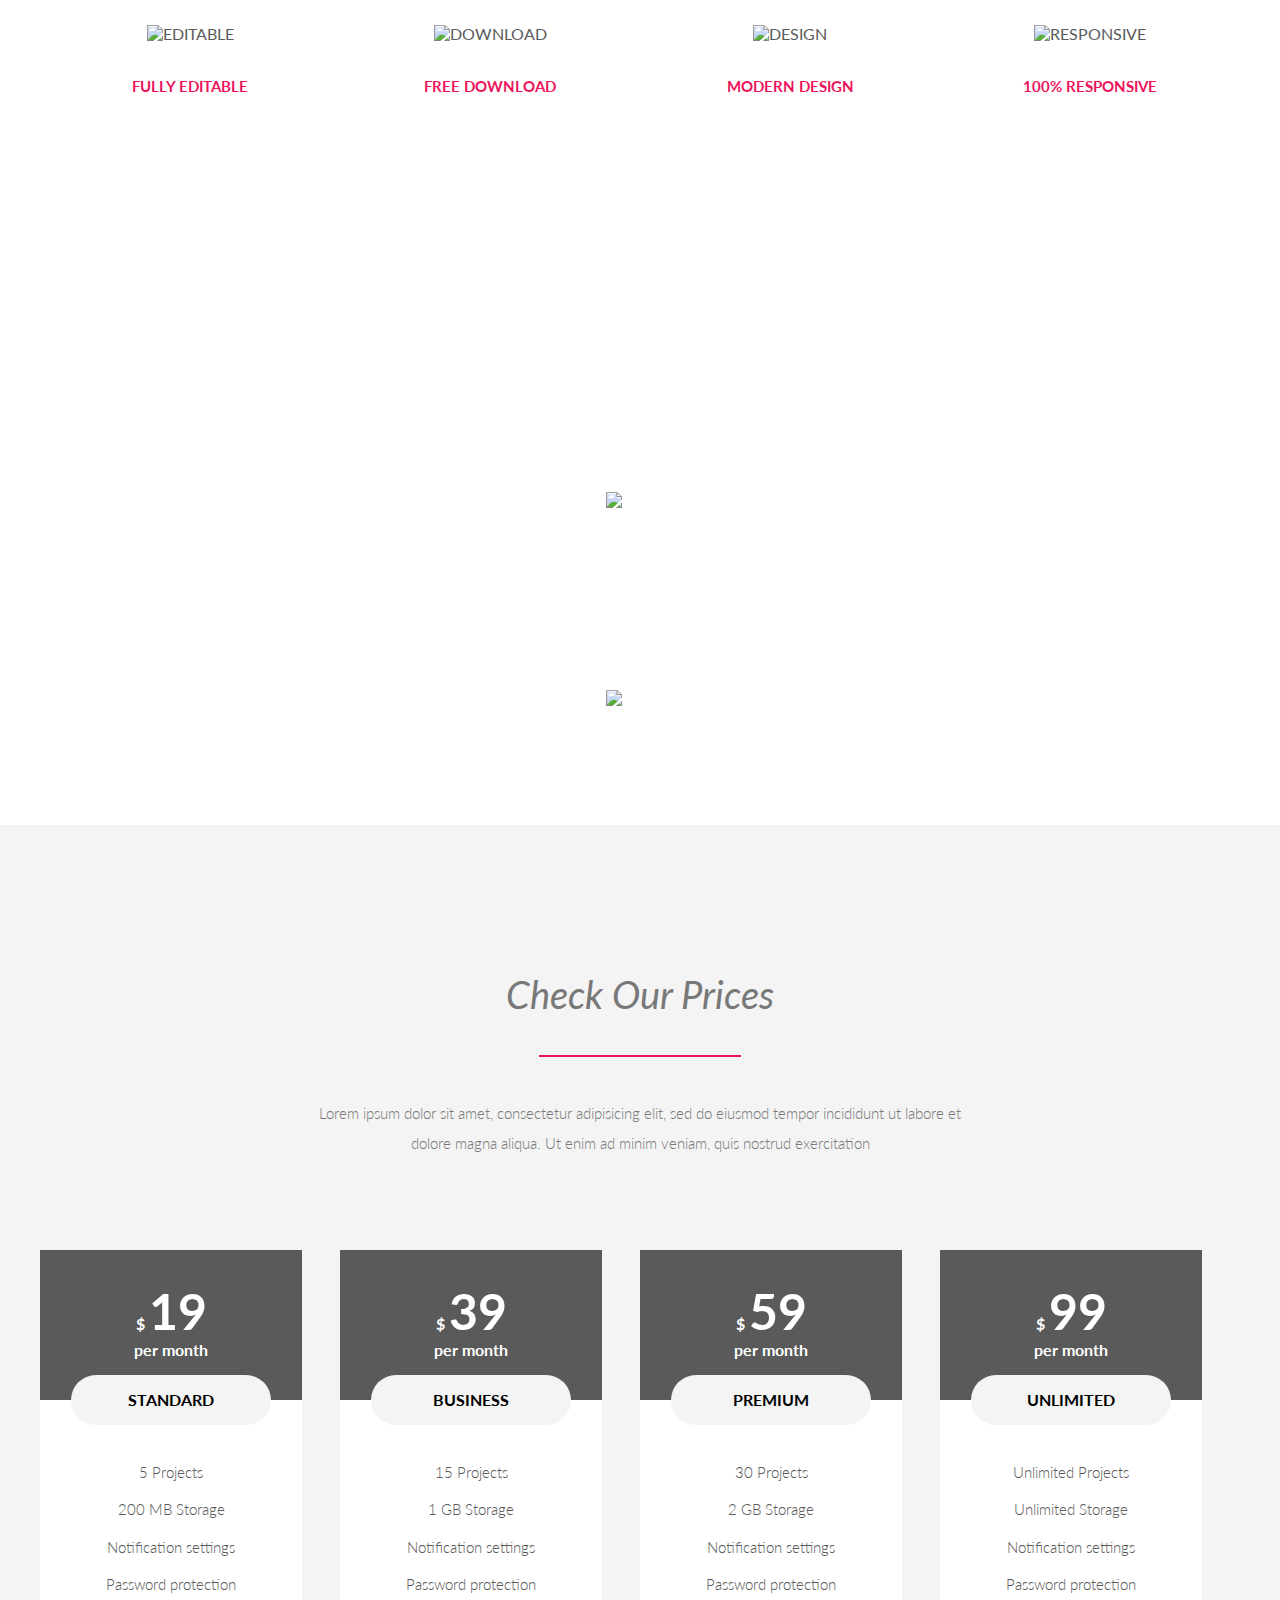
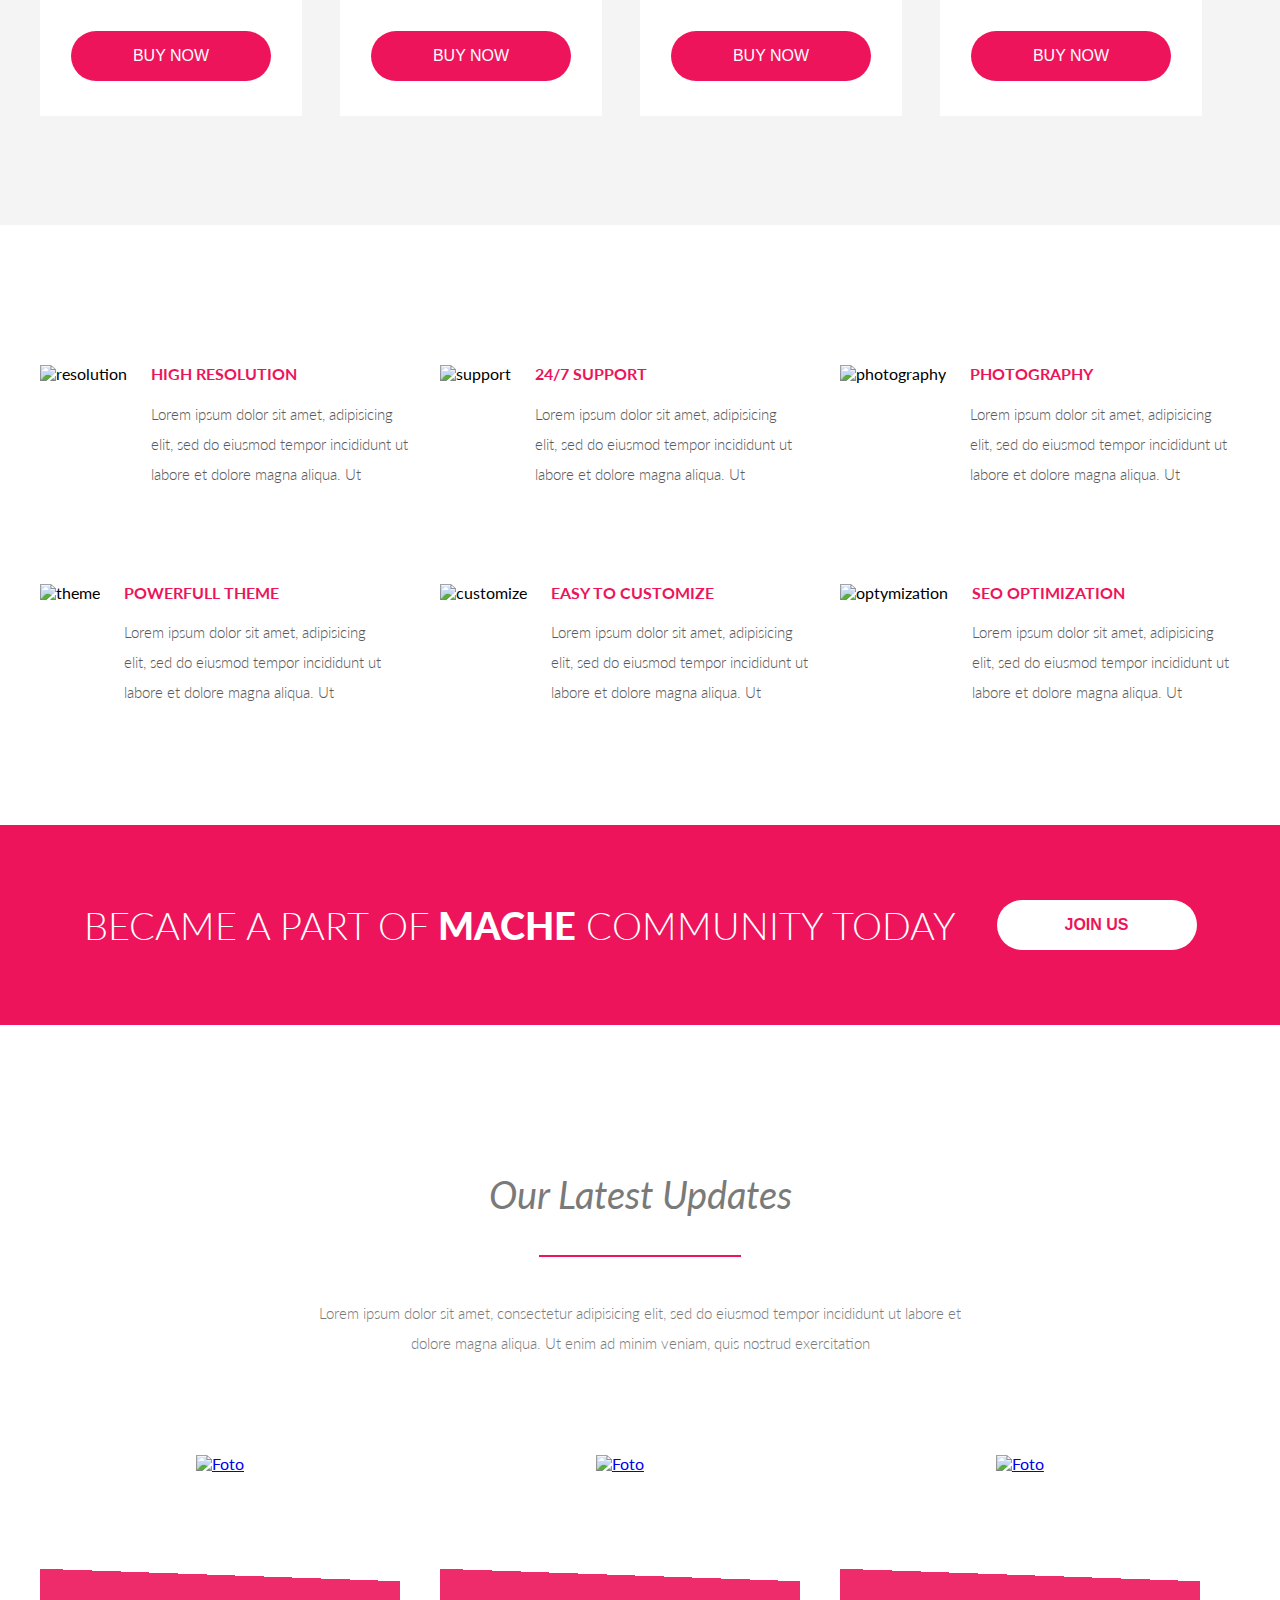
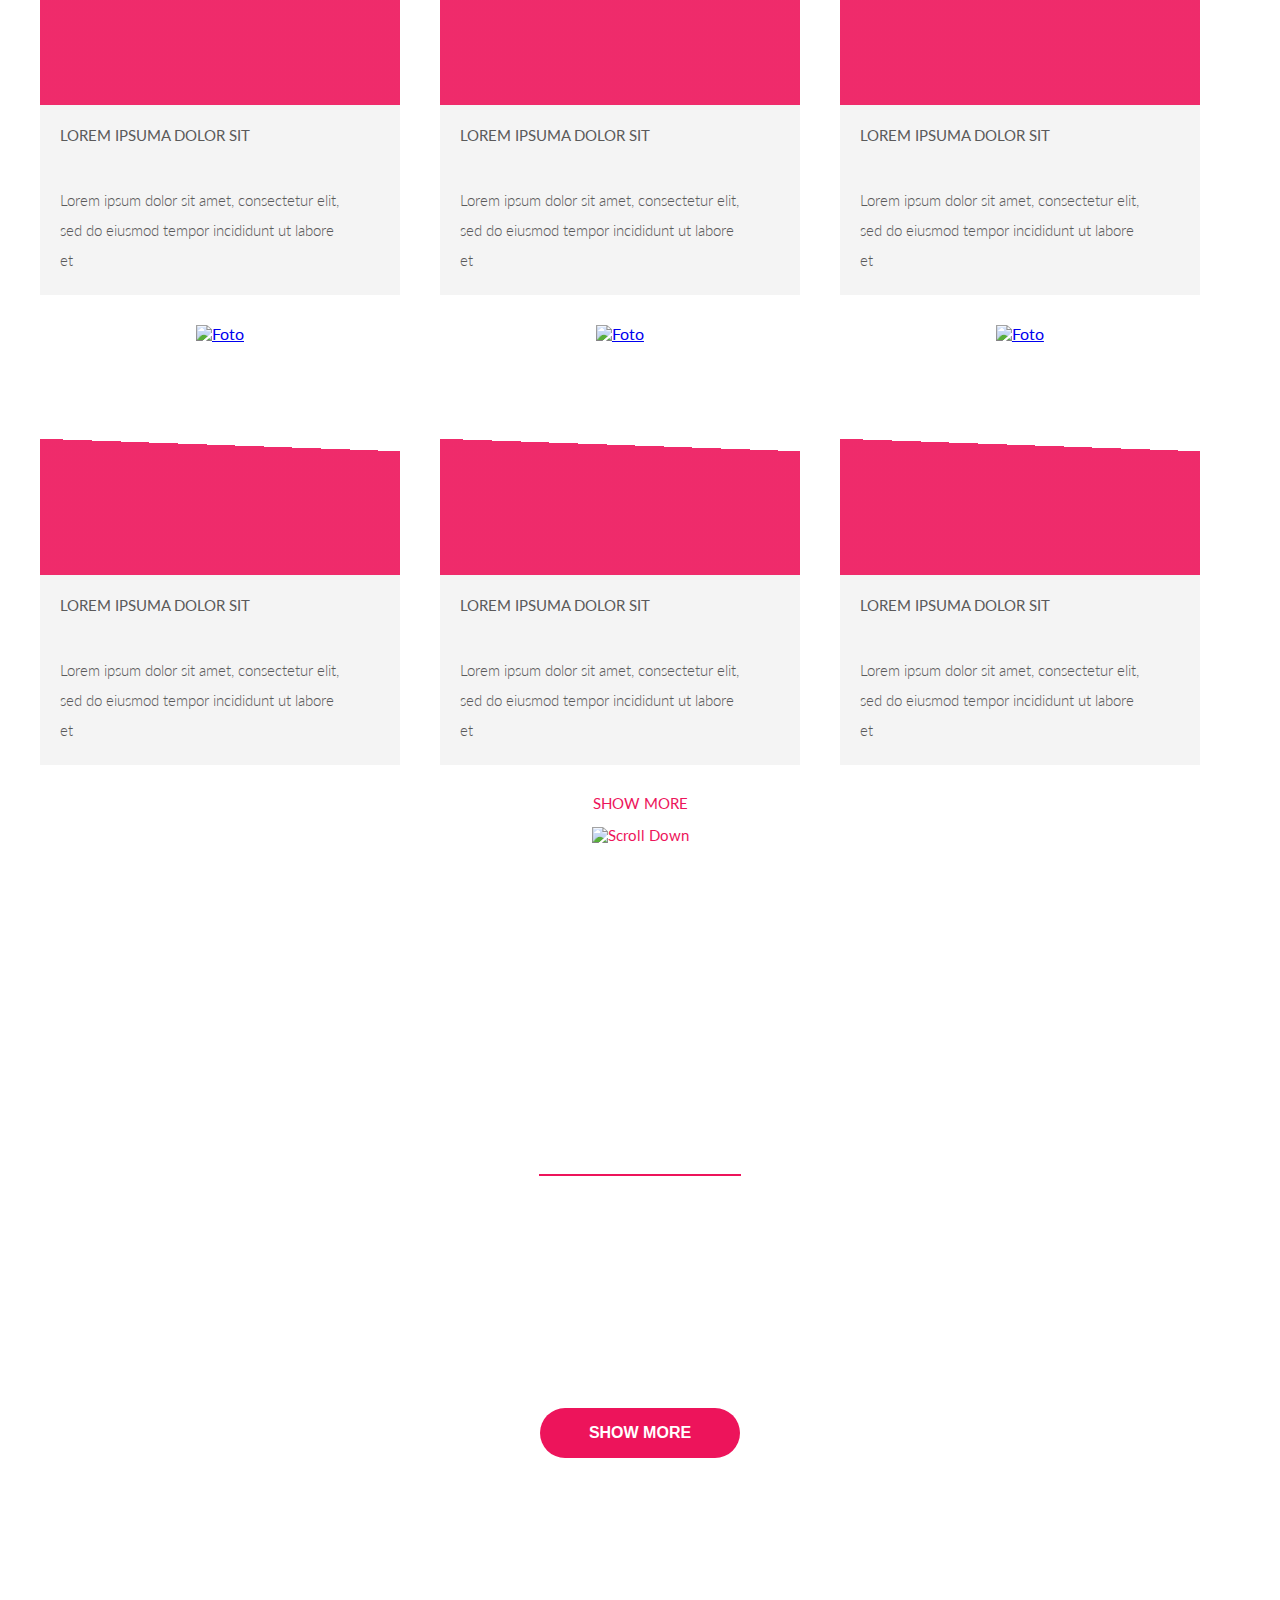
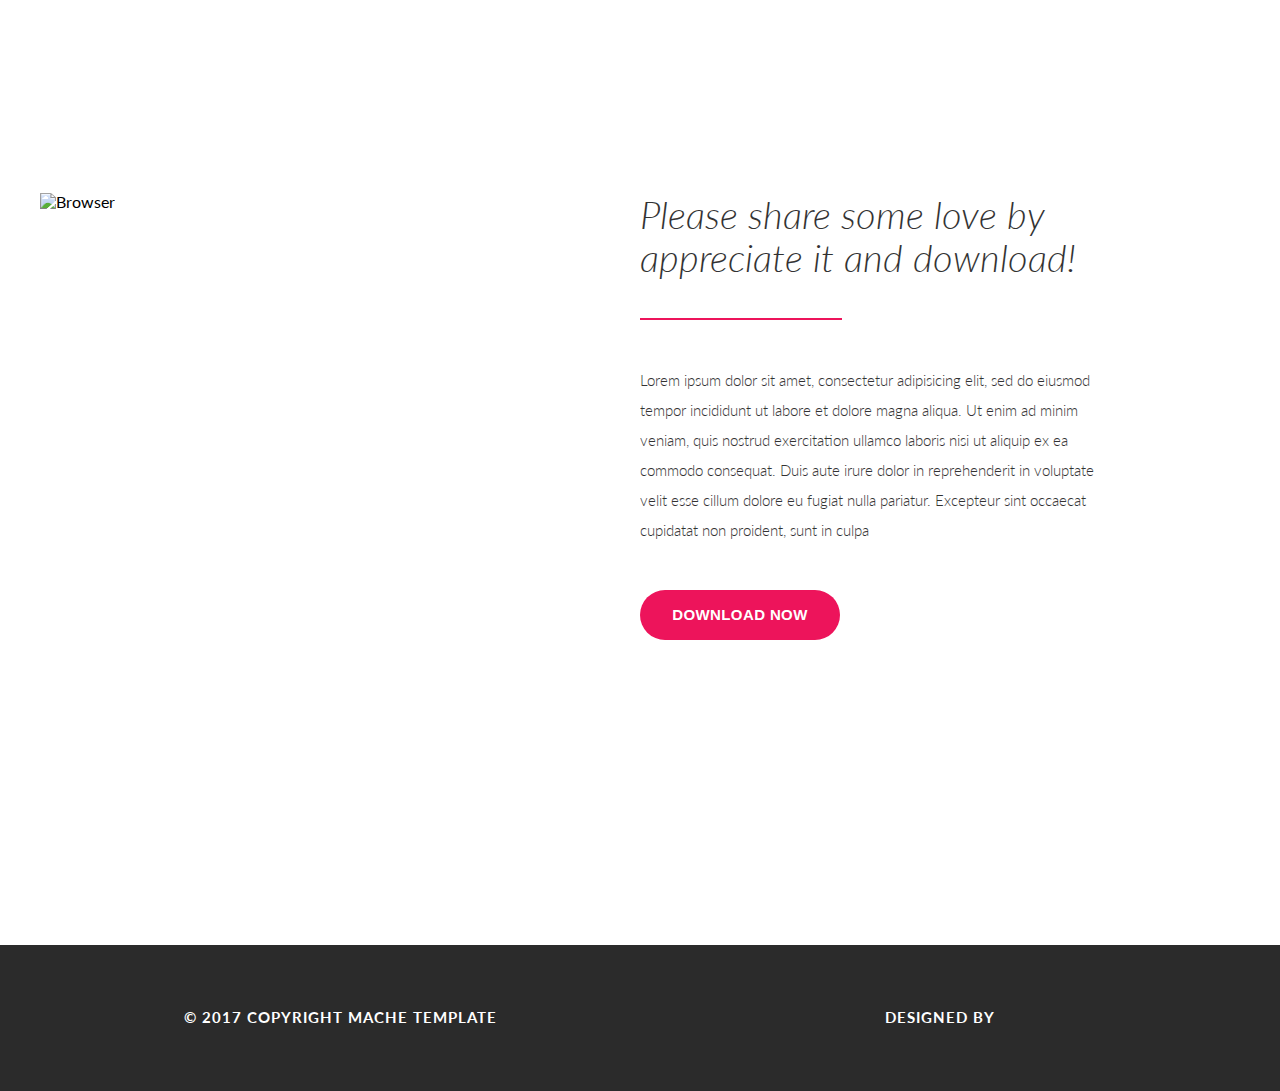
==== commit 319fe47c: "carousel for firefox fixed, styles minified" ====
--- a/index.html
+++ b/index.html
@@ -7,7 +7,7 @@
         <link href="https://fonts.googleapis.com/css?family=Lato:300,300i,400,400i,700,900" rel="stylesheet">
         <title>Template</title>
         <link rel="stylesheet" type="text/css" href="css/normalize.min.css">
-		<link rel="stylesheet" type="text/css" href="css/style.css">
+		<link rel="stylesheet" type="text/css" href="css/style.min.css">
 	</head>
     <body>
         <header>
@@ -46,7 +46,7 @@
                             <hr width="200px" color="#ed145b">
                             <p>Elegant and clean PSD template, which you can download and use for free!
                                 You can easily modify the design to make it your own and help you get your project running faster.</p>
-                            <button>SHOW MORE</button>
+                            <button class="btn">SHOW MORE</button>
                         </div>
                     </div>
                 </div>
@@ -105,7 +105,7 @@
             </section>
             <section class="carousel">
                 <div class="row">
-                    <div class="col-2"><img id="left-arrow" src="img/direction-left.png" alt="Left"></div>
+                    <div class="col-2"><div id="left-arrow"><span class="fas fa-chevron-left fa-3x"></span></div></div>
                     <div class="col-8">
                         <img src="img/comma-top.png" alt="comma">
                         <div class="carousel-paragraphs">
@@ -117,7 +117,7 @@
                         </div>
                         <img src="img/comma-bottom.png" alt="comma">
                     </div>
-                    <div class="col-2"><img id="right-arrow" src="img/direction-right.png" alt="Right"></div>
+                    <div class="col-2"><div id="right-arrow"><span class="fas fa-chevron-right fa-3x"></span></div></div>
                 </div>
             </section>
             <section class="ourPrices">
@@ -281,7 +281,7 @@
                 <div class="row">
                     <div class="col-12">
                         <h4>Became A Part Of <span>Mache</span> Community Today</h4>
-                        <button>JOIN US</button>
+                        <button class="btn">JOIN US</button>
                     </div>
                 </div>
             </section>
@@ -384,7 +384,7 @@
                          <p>Lorem ipsum dolor sit amet, consectetur adipisicing elit, sed do eiusmod tempor incididunt ut labore et dolore magna aliqua. Ut enim ad minim veniam, quis nostrud exercitation ullamco laboris nisi ut aliquip ex ea commodo consequat. Duis aute irure dolor in reprehenderit in voluptate velit esse 
                          cillum dolore eu fugiat nulla pariatur. Excepteur sint occaecat cupidatat non proident, 
                         sunt in culpa qui officia deserunt mollit anim id est laborum. </p>
-                        <button>SHOW MORE</button>
+                        <button class="btn">SHOW MORE</button>
                     </div>
                 </div>
             </section>
@@ -400,7 +400,7 @@
                             <hr width="200px" color="#ed145b" align="left">
                             <p>Lorem ipsum dolor sit amet, consectetur adipisicing elit, sed do eiusmod tempor incididunt ut labore et dolore magna aliqua. Ut enim ad minim veniam, quis nostrud exercitation ullamco laboris nisi ut aliquip ex ea commodo consequat. Duis aute irure dolor in reprehenderit in voluptate velit esse cillum dolore eu fugiat nulla pariatur. Excepteur sint occaecat cupidatat non proident, sunt in culpa</p>
                             <div class="share-button">
-                                <button>DOWNLOAD NOW</button>
+                                <button class="btn">DOWNLOAD NOW</button>
                             </div>
                         </div>
                     </div>
@@ -422,5 +422,5 @@
     </body>
     <script src="JS/hidden-menu.js"></script>
     <script src="JS/text-carousel.js"></script>
-    <script src="https://use.fontawesome.com/e6b81d5c9e.js"></script>
+    <script src="JS/fontawesome-all.min.js"></script>
 </html>--- a/css/style.min.css
+++ b/css/style.min.css
@@ -0,0 +1 @@
+*{-webkit-box-sizing:border-box;box-sizing:border-box}body{margin:0;text-align:center;font-family:Lato,sans-serif;overflow-x:hidden}header{background-image:url(../img/header-background.png);-webkit-background-size:cover;background-size:cover;background-repeat:no-repeat;background-attachment:fixed;min-height:700px;color:#fff;padding-bottom:40px}header .logo{margin-top:39px;width:30%}header .logo h3{margin:0;font-size:25px;letter-spacing:1.15px;font-weight:900;width:200px}header .logo h3 a{text-decoration:none;color:inherit}header .logo h3 span{color:#ed145b;display:inline-block}header .hamburger,header .menu-layer{display:none}header ul{width:70%;padding:0;margin:44px 0 0;float:right}header ul li{display:inline-block;padding:0 10px;-webkit-transition:color .5s;-o-transition:color .5s;transition:color .5s;font-weight:700}header ul li:hover{color:#ed145b}header ul li a{text-decoration:none;color:inherit}header .col-12{margin-top:134px}header .col-12 h1{font-size:46px;font-weight:300;text-transform:uppercase}header .col-12 h1 span{font-weight:900}header .col-12 p{font-weight:300;font-size:22px;padding-top:30px;width:951px;margin:0 auto;line-height:38px;letter-spacing:.55px}header .col-12 button{width:200px;height:50px;border:none;cursor:pointer;margin-top:40px;background-color:#ed145b;border-radius:100px;font-weight:700;color:#fff}.separator{position:relative;overflow:hidden;padding-bottom:50px;background-color:#f4f4f4}.separator:after,.separator:before{content:'';position:absolute}.separator:before{background:#ed145b;bottom:80%;left:-1%;width:110%;height:200%;-webkit-transform:rotate(-1deg);-ms-transform:rotate(-1deg);transform:rotate(-1deg)}.about{background-color:#f4f4f4;min-height:500px;padding-bottom:50px;text-align:left;overflow:hidden}.about h5{color:#5a5a5a;width:376px;margin:70px 0 35px;font-size:38px;font-weight:400;font-style:italic;line-height:52px;opacity:.8}.about p{color:#5a5a5a;margin-top:40px;font-weight:300;line-height:30px;letter-spacing:.38px}.about .seeTheVideo{display:-webkit-box;display:-webkit-flex;display:-ms-flexbox;display:flex}.about .seeTheVideo div{margin:auto 5px}.about h6{color:#ed145b;font-size:15px;margin:0;text-transform:uppercase}.about h6 a{text-decoration:none;color:inherit}.about h6 img{margin-left:12px}.about .col-6{padding-left:20px}.about .col-6 img{padding-top:10px}.ourServices{min-height:600px;color:#5a5a5a;position:relative}.ourServices .col-12{margin-top:70px}.ourServices .col-12 h3{font-size:34px;font-weight:400;font-style:italic;opacity:.8;margin-bottom:29px}.ourServices .col-12 p{margin:32px auto 84px;width:680px;font-weight:300;font-size:15px;line-height:30px;opacity:.8}.ourServices .col-3 p{margin-top:34px;color:#ed145b;font-size:15px;font-weight:700;-webkit-transition:all .5s;-o-transition:all .5s;transition:all .5s}.carousel{background-image:url(../img/header-background.png);background-attachment:fixed;-webkit-background-size:cover;background-size:cover;background-repeat:no-repeat;min-height:400px;margin-top:100px}.carousel .col-8{height:450px;color:#fff;display:-webkit-box;display:-webkit-flex;display:-ms-flexbox;display:flex;-webkit-box-orient:vertical;-webkit-box-direction:normal;-webkit-flex-direction:column;-ms-flex-direction:column;flex-direction:column;-webkit-box-align:center;-webkit-align-items:center;-ms-flex-align:center;align-items:center;-webkit-box-pack:center;-webkit-justify-content:center;-ms-flex-pack:center;justify-content:center}.carousel .col-8 p{margin:50px auto;font-size:23px;font-weight:300;font-style:italic;width:824px;letter-spacing:.63px}.carousel .col-8 .carousel-paragraph-three,.carousel .col-8 .carousel-paragraph-two{display:none}.carousel .col-2{height:450px;display:-webkit-box;display:-webkit-flex;display:-ms-flexbox;display:flex;-webkit-box-align:center;-webkit-align-items:center;-ms-flex-align:center;align-items:center;-webkit-box-pack:center;-webkit-justify-content:center;-ms-flex-pack:center;justify-content:center}.carousel .col-2 img{cursor:pointer;-webkit-transition:all .5s;-o-transition:all .5s;transition:all .5s;padding:20px}.carousel .col-2 img:hover{background-color:rgba(0,0,0,.7)}.carousel .fa-chevron-left,.carousel .fa-chevron-right{display:block;color:grey;cursor:pointer}.ourPrices{min-height:1000px;background-color:#f4f4f4}.ourPrices .col-12 h3{font-size:38px;font-weight:400;font-style:italic;color:#5a5a5a;opacity:.8;margin-top:148px}.ourPrices .col-12 p{width:681px;margin:41px auto 92px;line-height:30px;opacity:.8;font-size:15px;font-weight:300;color:#5a5a5a}.ourPrices .col-3 .offer{width:262px;height:466px}.ourPrices .col-3 .offer .top{height:150px;width:100%;background-color:#5a5a5a;-webkit-transition:all .6s;-o-transition:all .6s;transition:all .6s}.ourPrices .col-3 .offer .top p{margin:0;color:#fff;font-weight:700}.ourPrices .col-3 .offer .top p:first-child{padding-top:33px}.ourPrices .col-3 .offer .top p span{font-size:50px}.ourPrices .col-3 .offer .middle{width:200px;height:50px;background-color:#f4f4f4;border-radius:50px;margin-top:-25px;margin-left:31px;position:absolute;font-weight:700}.ourPrices .col-3 .offer .bottom{height:316px;width:100%;background-color:#fff}.ourPrices .col-3 .offer .bottom p{margin:0;padding:10px;color:#5a5a5a;font-weight:300;font-size:15px}.ourPrices .col-3 .offer .bottom p:first-child{padding-top:64px}.ourPrices .col-3 .offer button{width:200px;height:50px;background-color:#ed145b;border:none;border-radius:50px;color:#fff;margin-top:28px;cursor:pointer}.ourPrices .col-3:hover .top{background-color:#ed145b}.features{min-height:600px;padding:60px 0 100px}.features .col-4{margin-top:80px;text-align:left}.features .col-4 .element{display:-webkit-box;display:-webkit-flex;display:-ms-flexbox;display:flex}.features .col-4 .element .text{margin-left:24px}.features .col-4 .element .text h4{margin:0;color:#ed145b}.features .col-4 .element .text p{width:262px;font-size:15px;font-weight:300;line-height:30px;color:#5a5a5a}.macheCommunity .col-12{background-color:#ed145b;height:200px;display:-webkit-box;display:-webkit-flex;display:-ms-flexbox;display:flex;-webkit-box-align:center;-webkit-align-items:center;-ms-flex-align:center;align-items:center;-webkit-box-pack:center;-webkit-justify-content:center;-ms-flex-pack:center;justify-content:center;color:#fff}.macheCommunity .col-12 h4{font-size:38px;font-weight:300;text-transform:uppercase;margin-right:41px}.macheCommunity .col-12 h4 span{font-weight:900}.macheCommunity button{width:200px;height:50px;border:none;border-radius:50px;cursor:pointer;font-weight:700;background-color:#fff;color:#ed145b}.gallery{min-height:800px;padding-bottom:100px}.gallery .col-12 h3{font-size:38px;font-weight:400;font-style:italic;color:#5a5a5a;opacity:.8;margin-top:148px}.gallery .col-12 p{width:681px;margin:41px auto 97px;line-height:30px;opacity:.8;font-size:15px;font-weight:300;color:#5a5a5a}.gallery .element{width:360px;height:390px;margin-bottom:80px}.gallery .element .layer{width:360px;height:250px;background-position:10% 2%;-webkit-background-size:200% 200%;background-size:200%;background-image:-webkit-linear-gradient(88deg,rgba(237,20,91,.9) 50%,transparent 50%);background-image:-o-linear-gradient(88deg,rgba(237,20,91,.9) 50%,transparent 50%);background-image:linear-gradient(2deg,rgba(237,20,91,.9) 50%,transparent 50%);background-image:-moz-linear-gradient(0deg,rgba(237,20,91,.9) 0,transparent 0);-webkit-transition:all 1s;-o-transition:all 1s;transition:all 1s}.gallery .element .layer:hover{background-position:0 100%}.gallery .element .layer:hover .fa-search{opacity:1}.gallery .element .layer span{display:-webkit-box;display:-webkit-flex;display:-ms-flexbox;display:flex;-webkit-box-pack:center;-webkit-justify-content:center;-ms-flex-pack:center;justify-content:center}.gallery .element .layer span .fa-search{position:absolute;margin-top:105px;color:#fff;font-size:50px;-webkit-transition:all 1s;-o-transition:all 1s;transition:all 1s;opacity:0}.gallery .element .layer img{position:relative;z-index:-1}.gallery .element .bottom{width:360px;background-color:#f4f4f4}.gallery .element .bottom p{color:#5a5a5a;margin:0;text-align:left;padding:15px 0 20px 20px;width:307px;font-size:15px;line-height:30px;font-weight:300}.gallery .element .bottom p:first-child{font-weight:400}.gallery .scroll{color:#ed145b;font-size:15px;cursor:pointer;font-weight:400}.psdTemplate{background-image:url(../img/header-background.png);background-attachment:fixed;-webkit-background-size:cover;background-size:cover;background-repeat:no-repeat;min-height:700px;color:#fff;padding-bottom:60px}.psdTemplate h3{margin-top:148px;font-size:38px;font-weight:300;font-style:italic;opacity:.8}.psdTemplate p{font-size:15px;font-weight:300;line-height:30px;opacity:.8;width:681px;margin:41px auto}.psdTemplate button{width:200px;height:50px;border-radius:50px;border:none;background-color:#ed145b;color:#fff;font-weight:700;cursor:pointer}.share{min-height:800px}.share .col-6{margin:78px 0;text-align:left}.share:last-child img{margin-top:70px;width:570px;height:480px}.share:last-child h3{width:488px;margin-top:70px;font-size:38px;font-weight:300;font-style:italic;opacity:.8}.share:last-child p{font-size:15px;font-weight:300;line-height:30px;opacity:.8;width:466px;margin:45px 0}.share:last-child button{width:200px;height:50px;border-radius:50px;border:none;background-color:#ed145b;color:#fff;font-size:15px;font-weight:700;cursor:pointer;letter-spacing:.38px}footer{height:146px;color:#fff;margin-top:100px;background-color:#2b2b2b;display:-webkit-box;display:-webkit-flex;display:-ms-flexbox;display:flex;-webkit-box-align:center;-webkit-align-items:center;-ms-flex-align:center;align-items:center;font-size:15px}footer p{font-weight:700;letter-spacing:1px}.row:after,.row:before{content:"";display:table;clear:both}[class*=col-]{float:left;min-height:1px}.container{width:100%;max-width:1200px;margin:0 auto}.col-1{width:8.33%}.col-2{width:16.66%}.col-3{width:25%}.col-4{width:33.33%}.col-5{width:41.66%}.col-6{width:50%}.col-7{width:58.33%}.col-8{width:66.66%}.col-9{width:75%}.col-10{width:83.33%}.col-11{width:91.66%}.col-12{width:100%}.fade-in{-webkit-animation-name:fade-in;animation-name:fade-in;-webkit-animation-duration:1.5s;animation-duration:1.5s}@-webkit-keyframes fade-in{from{opacity:0}to{opacity:1}}@keyframes fade-in{from{opacity:0}to{opacity:1}}@media screen and (min-width:992px) and (max-width:1200px){[class*=col-]{float:left;padding:0 15px}.col-3-lg{width:25%}.col-6-lg{width:50%}header .col-12-md p{width:auto;padding:30px}.about{padding-left:30px}.carousel .col-8 p{width:450px}.ourPrices{padding-bottom:40px}.ourPrices .col-3-lg .offer{width:auto}.ourPrices .col-3-lg .offer .middle{width:20%;margin-left:1%}.features .col-4 .element .text p{width:auto}.macheCommunity .col-12 h4{font-size:28px}.gallery .element,.gallery .element .layer{width:300px}.gallery .element .layer img{width:300px;height:250px}.gallery .element .bottom{width:300px}.gallery .element .bottom p,.share .col-6 p{width:auto}.share img{margin-left:-130px}}@media screen and (min-width:768px) and (max-width:992px){[class*=col-]{float:left}.col-3-md{width:25%}.col-6-md{width:50%}.col-8-md{width:66.66%}.col-12-md{width:100%}header{min-height:540px;position:relative}header .col-12-md{margin-top:0}header .col-12-md h1{font-size:35px}header .col-12-md p{width:auto;font-size:15px;padding:30px}header .col-12-md button{width:160px;height:40px;font-size:13px}header .menu-layer{display:none;position:fixed;z-index:100;width:100%;height:100%;background-color:rgba(0,0,0,.7);right:0;top:0}header .close-btn{float:left;padding:20px;font-size:40px;-webkit-transition:color .5s;-o-transition:color .5s;transition:color .5s;cursor:pointer;position:absolute;right:0;top:0}header .close-btn:hover{color:grey}header .hidden-menu{list-style-type:none;padding:60px 0 0}header .hidden-menu li{-webkit-transition:all .5s;-o-transition:all .5s;transition:all .5s}header .hidden-menu li:hover{color:#ed145b;background-color:rgba(255,255,255,.8)}header .hidden-menu a{display:block;padding:15px;text-decoration:none;color:inherit}header .hamburger{position:absolute;top:50px;right:50px;display:block;float:right;padding:6px 12px;border:none;background-color:#fff;-webkit-transition:all .3s;-o-transition:all .3s;transition:all .3s;border-radius:5px;cursor:pointer}header .hamburger:hover{background-color:#ed145b;color:#fff}header .col-8{min-height:150px}header ul{display:none}.about{padding-left:30px}.carousel .col-8 p{width:400px;font-size:18px}.ourPrices{padding-bottom:40px}.ourPrices .col-3-lg .offer{padding:20px;margin-bottom:30px;width:auto}.ourPrices .col-3-lg .offer .middle{width:25%;margin-left:10%}.features .col-4{padding:20px;margin-top:20px}.features .col-4:first-child,.features .col-4:nth-child(2){margin-top:150px}.macheCommunity .col-12 h4{font-size:20px}.macheCommunity .col-12 button{width:160px;height:40px;font-size:14px}.gallery .element{width:350px;margin:0 auto 80px}.gallery .element .layer{width:350px}.gallery .element .layer img{width:350px;height:250px}.gallery .element .bottom{width:350px}.gallery .element .bottom p{width:auto}.psdTemplate{min-height:580px}.psdTemplate button{width:160px;height:40px;font-size:14px}.share{min-height:400px}.share:last-child P,.share:last-child h3{width:auto}.share:last-child img{margin-left:-230px}.share:last-child button{width:160px;height:40px;font-size:12px}footer{margin:0}.btn{width:160px;height:40px;font-size:12px}}@media screen and (min-width:480px) and (max-width:768px){[class*=col-]{float:left}.col-3-sm{width:25%}.col-6-sm{width:50%}.col-8-sm{width:66.66%}.col-12-sm{width:100%}header{min-height:500px}header .col-12-sm{margin-top:0}header .col-12-sm .logo{position:absolute}header .col-12-sm h1{font-size:30px}header .col-12-sm p{width:auto;font-size:1rem;padding:10px}header .col-12-sm .btn{width:160px;height:40px;font-size:12px}header .menu-layer{display:none;position:fixed;z-index:100;width:100%;height:100%;background-color:rgba(0,0,0,.6);right:0;top:0}header .close-btn{float:left;padding:20px;font-size:40px;-webkit-transition:color .5s;-o-transition:color .5s;transition:color .5s;cursor:pointer;position:absolute;right:0;top:0}header .close-btn:hover{color:grey}header .hidden-menu{list-style-type:none;padding:60px 0 0}header .hidden-menu li{-webkit-transition:all .5s;-o-transition:all .5s;transition:all .5s}header .hidden-menu li:hover{color:#ed145b;background-color:rgba(255,255,255,.8)}header .hidden-menu a{display:block;padding:15px;text-decoration:none;color:inherit}header .hamburger{position:absolute;top:40px;right:40px;display:block;float:right;padding:6px 12px;border:none;background-color:#fff;-webkit-transition:all .3s;-o-transition:all .3s;transition:all .3s;border-radius:5px;cursor:pointer}header .hamburger:hover{background-color:#ed145b;color:#fff}header .col-8{min-height:150px}header ul{display:none}.about{text-align:center;min-height:400px;padding:0 0 80px}.about .col-12-sm{padding:0}.about h5{font-size:28px;text-align:center;width:auto}.about h6{text-align:center}.about hr,.about img{display:none}.about p{padding:20px}.about .seeTheVideo{display:-webkit-box;display:-webkit-flex;display:-ms-flexbox;display:flex;-webkit-box-pack:center;-webkit-justify-content:center;-ms-flex-pack:center;justify-content:center}.ourServices .col-12 p{width:auto;padding:20px}.carousel .col-8 p{width:330px;font-size:15px}.ourPrices{padding-bottom:40px}.ourPrices .col-12 p{width:auto;padding:20px}.ourPrices .col-12-sm .offer{padding:20px;margin-bottom:30px;width:auto}.ourPrices .col-12-sm .offer .middle{width:50%;margin-left:22%}.features .col-12-sm{padding:10px 50px;margin-top:0}.features .col-12-sm:first-child{margin-top:150px}.features .col-12-sm .element{width:400px;margin:30px auto}.macheCommunity .col-12 h4{font-size:20px;padding-left:10px}.macheCommunity .col-12 button{width:160px;height:40px;font-size:12px;margin-right:15px}.gallery .col-12 p{width:auto;padding:20px}.gallery .element{width:350px;margin:0 auto 80px}.gallery .element .layer{width:350px}.gallery .element .layer img{width:350px;height:250px}.gallery .element .bottom{width:350px}.gallery .element .bottom p{width:auto}.psdTemplate p{width:auto;padding:20px}.psdTemplate button{width:160px;height:40px;font-size:12px}.share{min-height:400px;padding:30px 0 100px}.share .col-6{display:none}.share .col-12-sm{display:block;margin:0}.share .col-12-sm h3{width:auto;padding:30px;text-align:center}.share .col-12-sm hr{display:none}.share .col-12-sm P{width:auto;padding:40px;text-align:center}.share .col-12-sm .btn{width:160px;height:40px;font-size:12px}.share .col-12-sm .share-button{display:-webkit-box;display:-webkit-flex;display:-ms-flexbox;display:flex;-webkit-box-pack:center;-webkit-justify-content:center;-ms-flex-pack:center;justify-content:center}.share img{display:none}footer{margin:0;font-size:12px}}@media screen and (max-width:479px){.btn{width:160px;height:40px;font-size:12px}[class*=col-]{float:left}.col-3-sm{width:25%}.col-6-sm{width:50%}.col-8-sm{width:66.66%}.col-12-sm{width:100%}header{min-height:400px}header .col-12-md{margin-top:0}header .col-12-md .logo{position:absolute}header .col-12-md h1{font-size:20px;padding:20px}header .col-12-md p{width:auto;font-size:11px;padding:20px 40px}header .col-12-md button{width:140px;height:35px;font-size:12px}header .menu-layer{display:none;position:fixed;z-index:100;width:100%;height:100%;background-color:rgba(0,0,0,.8);right:0;top:0}header .close-btn{float:left;padding:20px;font-size:40px;-webkit-transition:color .5s;-o-transition:color .5s;transition:color .5s;cursor:pointer;position:absolute;right:0;top:0}header .close-btn:hover{color:grey}header .hidden-menu{list-style-type:none;padding:60px 0 0}header .hidden-menu li{-webkit-transition:all .5s;-o-transition:all .5s;transition:all .5s}header .hidden-menu li:hover{color:#ed145b;background-color:rgba(255,255,255,.8)}header .hidden-menu a{display:block;padding:15px;text-decoration:none;color:inherit}header .hamburger{position:absolute;top:40px;right:40px;display:block;float:right;padding:6px 12px;border:none;background-color:#fff;-webkit-transition:all .3s;-o-transition:all .3s;transition:all .3s;border-radius:5px;cursor:pointer}header .hamburger:hover{background-color:#ed145b;color:#fff}header .col-8{min-height:50px}header ul{display:none}.about{text-align:center}.about .col-6{padding:0}.about h5{font-size:22px;text-align:center;width:auto}.about h6{text-align:center}.about hr,.about img{display:none}.about p{padding:20px;font-size:13px}.about .seeTheVideo{display:-webkit-box;display:-webkit-flex;display:-ms-flexbox;display:flex;-webkit-box-pack:center;-webkit-justify-content:center;-ms-flex-pack:center;justify-content:center}.ourServices .col-12 h3{font-size:24px}.ourServices .col-12 p{width:auto;padding:20px;font-size:13px}.ourServices .col-6-sm img{width:100px;height:100px}.carousel .col-8 p{width:220px;font-size:15px;padding:0 20px}.ourPrices{padding-bottom:40px}.ourPrices .col-12 p{width:auto;padding:20px}.ourPrices .col-12-sm .offer{padding:20px;margin-bottom:30px;width:auto}.ourPrices .col-12-sm .offer .middle{width:50%;margin-left:22%}.features .col-12-sm{padding:10px 20px;margin-top:0}.features .col-12-sm:first-child{margin-top:150px}.features .col-12-sm .element{width:auto;margin:30px auto}.features .col-12-sm .element .text p{width:auto}.macheCommunity .col-12 h4{font-size:15px}.macheCommunity .col-12 button{width:150px;height:30px;margin-right:15px}.gallery .col-12 p{width:auto;padding:20px}.gallery .element{width:250px;margin:0 auto 80px}.gallery .element .layer{width:250px}.gallery .element .layer img{width:250px;height:250px}.gallery .element .bottom{width:250px}.gallery .element .bottom p{width:auto}.psdTemplate{min-height:300px}.psdTemplate p{width:auto;padding:20px;font-size:12px}.psdTemplate h3{font-size:24px}.psdTemplate .btn{width:150px;height:35px;font-size:12px}.share{min-height:300px}.share .col-6{display:none}.share .col-12-sm{display:block;margin:0}.share .col-12-sm h3{width:auto;font-size:25px;padding:0 30px;text-align:center}.share .col-12-sm hr{display:none}.share .col-12-sm P{width:auto;padding:40px;font-size:12px;text-align:center}.share .col-12-sm .btn{width:150px;height:35px;font-size:12px}.share .col-12-sm .share-button{display:-webkit-box;display:-webkit-flex;display:-ms-flexbox;display:flex;-webkit-box-pack:center;-webkit-justify-content:center;-ms-flex-pack:center;justify-content:center}.share img{display:none}footer{font-size:12px}}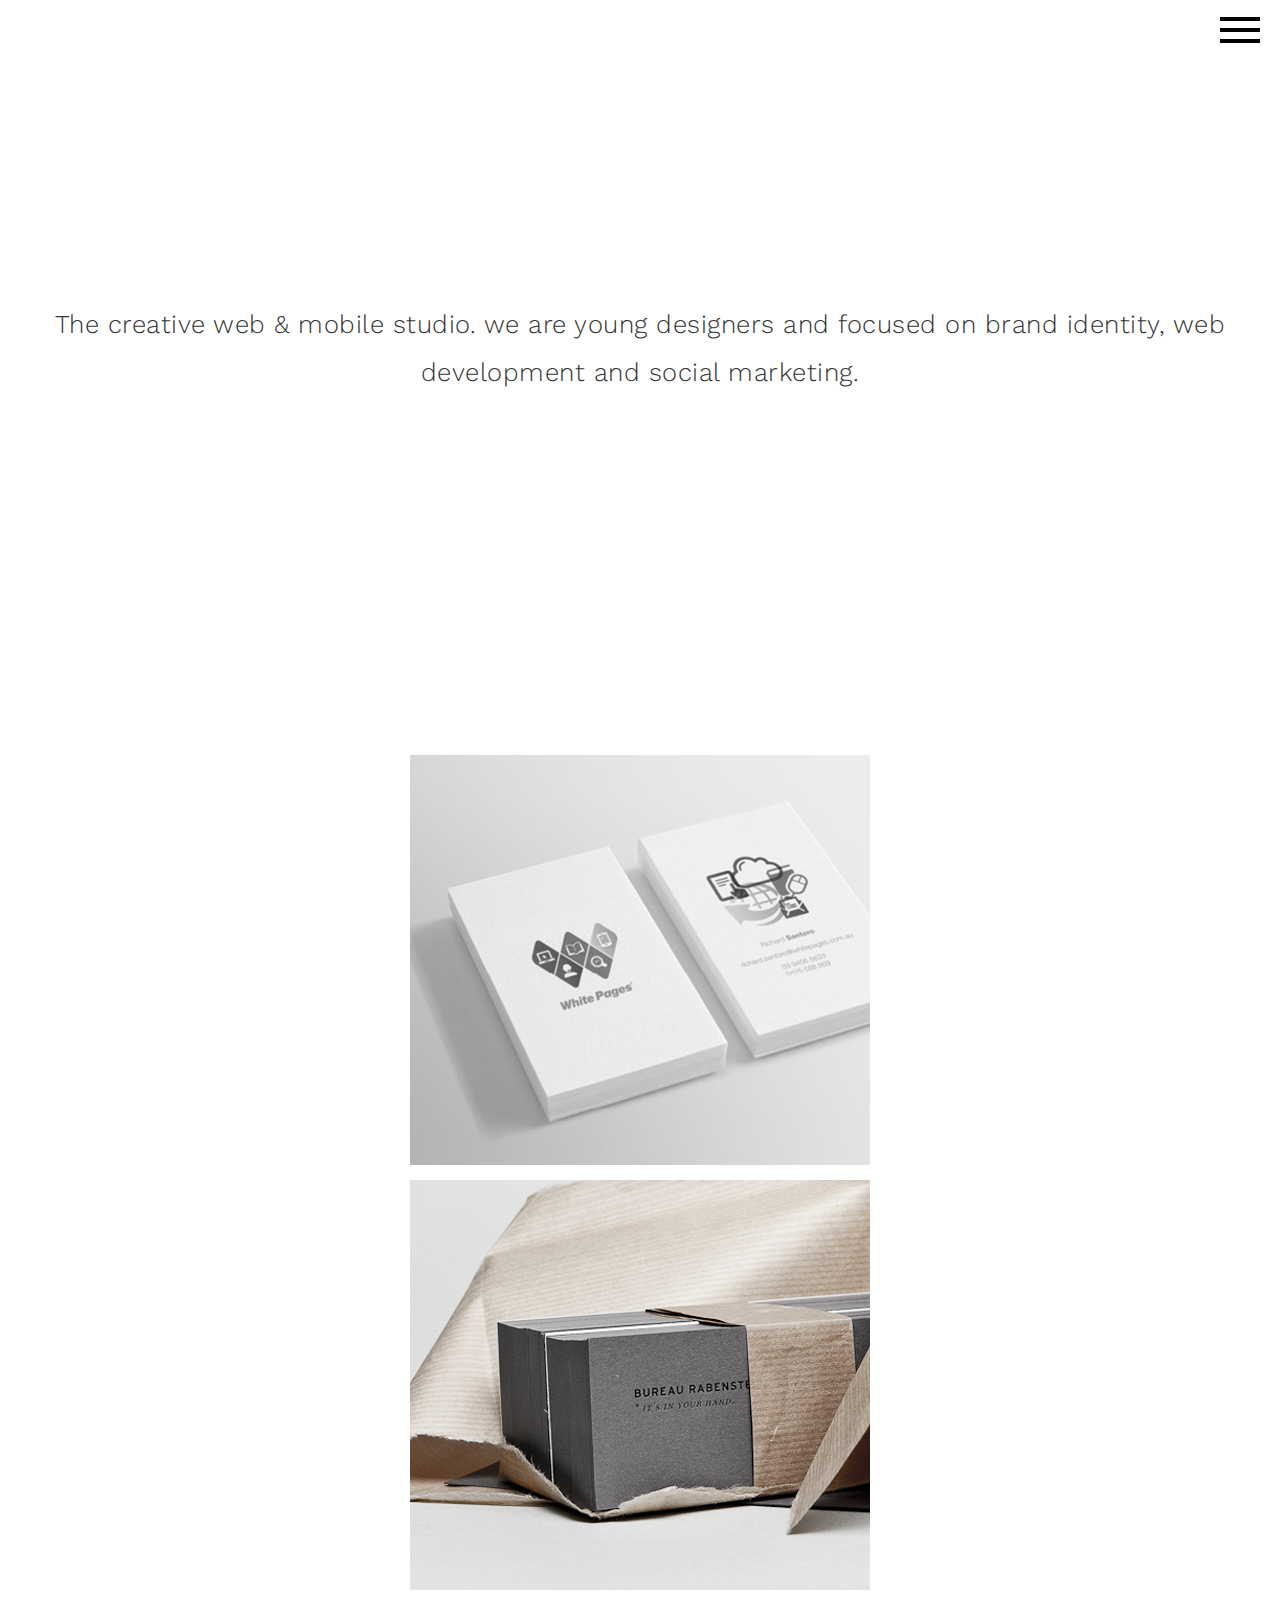
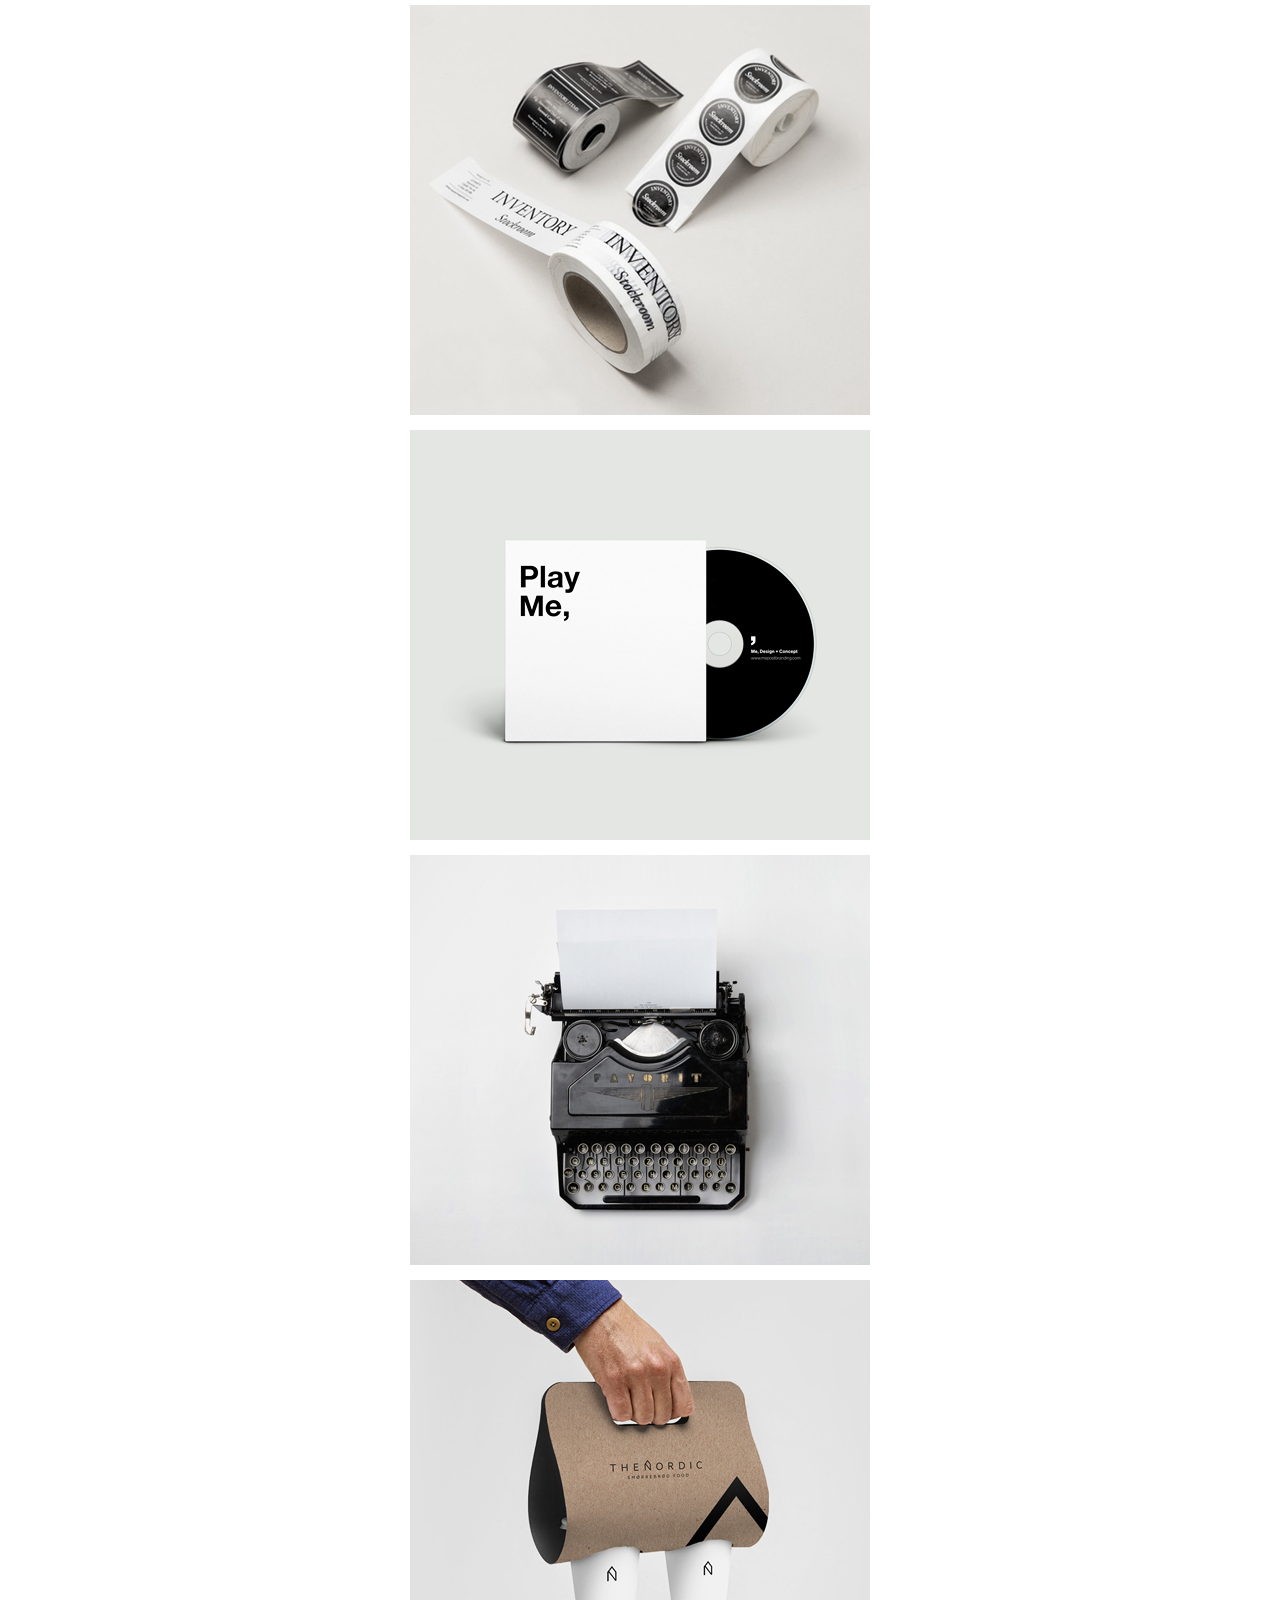
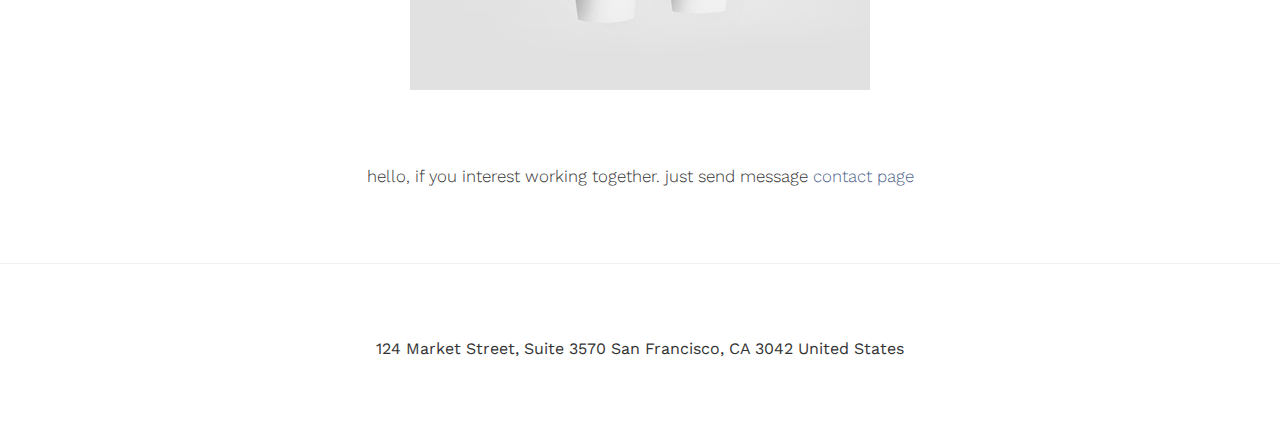
==== commit 224023b9: "first page commited" ====
--- a/index.html
+++ b/index.html
@@ -1,426 +1,130 @@
 <!DOCTYPE html>
 <html lang="en">
-	<head>
-        <meta charset="UTF-8">
-        <meta name="viewport" content="width=device-width, initial-scale=1.0">
-        <meta http-equiv="X-UA-Compatible" content="ie=edge">
-        <link href="https://fonts.googleapis.com/css?family=Lato:300,300i,400,400i,700,900" rel="stylesheet">
-        <title>Template</title>
-        <link rel="stylesheet" type="text/css" href="css/normalize.min.css">
-		<link rel="stylesheet" type="text/css" href="css/style.min.css">
-	</head>
-    <body>
-        <header>
-            <nav>
-                <div class="container">
-                    <div class="row">
-                       <div class="col-4 col-12-sm">
-                            <div class="logo">
-                                <h3><a href="#"><span>///</span> Mache</a></h3>
-                            </div>
+
+<head>
+    <meta charset="UTF-8">
+    <meta name="viewport" content="width=device-width, initial-scale=1.0">
+    <meta http-equiv="X-UA-Compatible" content="ie=edge">
+    <title>Magnet</title>
+    <link href="https://fonts.googleapis.com/css?family=Work+Sans:300,400,700" rel="stylesheet">
+    <link rel="stylesheet" href="css/normalize.min.css">
+    <link rel="stylesheet" href="css/style.css">
+</head>
+
+<body>
+    <nav class="navigation">
+        <div class="container navigation__container">
+            <div class="navigation__logo">
+                <a href="#">
+                    <span class="fas fa-magnet"></span>
+                </a>
+            </div>
+            <button class="navigation__hamburger"></button>
+            <div class="navigation__hidden-menu">
+                <ul class="navigation__list">
+                    <li class="list__item">
+                        <a href="#">Projects</a>
+                    </li>
+                    <li class="list__item">
+                        <a href="#">Our Studio</a>
+                    </li>
+                    <li class="list__item">
+                        <a href="#">Blog</a>
+                    </li>
+                    <li class="list__item">
+                        <a href="#">Contact</a>
+                    </li>
+                </ul>
+            </div>
+        </div>
+    </nav>
+    <header class="main-header">
+        <div class="container">
+            <h1 class="main-header__header">The creative web & mobile studio. we are young designers and focused on brand identity, web development and social
+                marketing.
+            </h1>
+        </div>
+    </header>
+    <section class="portfolio">
+        <div class="container portfolio__container">
+            <div class="col-12">
+                <div class="portfolio__project">
+                    <a href="#">
+                        <img src="images/portfolio-img1.jpg">
+                        <div class="portfolio__overlay">
+                            <h3 class="overlay__header">Project Name</h3>
+                            <p class="overlay__paragraph">Brand Identity</p>
                         </div>
-                        <div class="col-8 col-8-md col-12-sm">
-                            <button class="hamburger">&#9776;</button>
-                            <div id="hidden-layer" class="menu-layer fade-in">
-                                <span class="close-btn">&times;</span>
-                                <ol class="hidden-menu">
-                                    <li><a href="#">Home</a></li>
-                                    <li><a href="#">About Us</a></li>
-                                    <li><a href="#">Our Services</a></li>
-                                    <li><a href="#">Prices</a></li>
-                                    <li><a href="#">Contact</a></li>
-                                </ol>
-                            </div>
-                            <ul>
-                                <li><a href="#">Home</a></li>
-                                <li><a href="#">About Us</a></li>
-                                <li><a href="#">Our Services</a></li>
-                                <li><a href="#">Prices</a></li>
-                                <li><a href="#">Contact</a></li>
-                            </ul>
-                        </div>
-                    </div>
-                    <div class="row">
-                        <div class="col-12 col-12-md col-12-sm">
-                            <h1><span>Mache</span> FREE psd Template</h1>
-                            <hr width="200px" color="#ed145b">
-                            <p>Elegant and clean PSD template, which you can download and use for free!
-                                You can easily modify the design to make it your own and help you get your project running faster.</p>
-                            <button class="btn">SHOW MORE</button>
-                        </div>
-                    </div>
-                </div>
-            </nav>
-        </header>
-        <main>
-           <div class="separator"></div>
-            <section class="about">
-                <div class="container">
-                    <div class="row">
-                        <div class="col-6 col-12-sm ">
-                            <h5>Powerfull PSD template
-                                 available  for free!
-                            </h5>
-                            <hr width="200px" color="#ed145b" align="left">
-                            <p>Lorem ipsum dolor sit amet, consectetur adipisicing elit, sed do eiusmod tempor incididunt ut labore et dolore magna aliqua. Ut enim ad minim veniam, quis nostrud exercitation ullamco laboris nisi ut aliquip ex ea commodo consequat. Duis aute irure dolor in reprehenderit in voluptate velit esse cillum dolore eu fugiat nulla pariatur. Excepteur sint occaecat cupidatat non proident, sunt in culpa</p>
-                            <div class="seeTheVideo">
-                                <div><h6><a href="#">See the Video </a></h6></div>
-                                <div><a href="#"><img src="img/start-video.png" alt="video"></a></div>
-                            </div>
-                        </div>
-                        <div class="col-6">
-                            <img src="img/macbook.png" alt="macbook">
-                        </div>
-                    </div>
-                </div>
-            </section>
-            <section class="ourServices">
-                <div class="container">
-                    <div class="row">
-                        <div class="col-12">
-                            <h3>Our Services</h3>
-                            <hr width="200px" color="#ed145b">
-                            <p>Lorem ipsum dolor sit amet, consectetur adipisicing elit, sed do eiusmod tempor incididunt ut labore et dolore magna aliqua. Ut enim ad minim veniam, quis nostrud exercitation</p>
-                        </div>
-                    </div>
-                    <div class="row">
-                        <div class="col-3 col-6-sm">
-                            <img src="img/editable.png" alt="EDITABLE">
-                            <p>FULLY EDITABLE</p>
-                        </div>
-                        <div class="col-3 col-6-sm">
-                            <img src="img/download.png" alt="DOWNLOAD">
-                            <p>FREE DOWNLOAD</p>
-                        </div>
-                        <div class="col-3 col-6-sm">
-                            <img src="img/design.png" alt="DESIGN">
-                            <p>MODERN DESIGN</p>
-                        </div>
-                        <div class="col-3 col-6-sm">
-                            <img src="img/responsive.png" alt="RESPONSIVE">
-                            <p>100% RESPONSIVE</p>
-                        </div>
-                    </div>
-                </div>
-            </section>
-            <section class="carousel">
-                <div class="row">
-                    <div class="col-2"><div id="left-arrow"><span class="fas fa-chevron-left fa-3x"></span></div></div>
-                    <div class="col-8">
-                        <img src="img/comma-top.png" alt="comma">
-                        <div class="carousel-paragraphs">
-                            <p class="carousel-paragraph-one fade-in">Lorem ipsum dolor sit amet, consectetur adipisicing elit, std do eiusmod tempor 
-                            incididunt ut labore tet dolore magna aliqua.  Ut enim ad minim veniam, 
-                            quis nostrud exercitation ullamco laboris nisi ut aliquip ex. </p>
-                            <p class="carousel-paragraph-two fade-in">Lorem ipsum dolor sit amet consectetur adipisicing elit. Rem doloribus quasi suscipit necessitatibus. Cumque veritatis ab, molestiae alias rem doloribus porro dolores accusamus, suscipit non iste voluptate voluptatum, aut culpa! At vel deserunt dolorum? Qui dignissimos enim vero voluptas quaerat.</p>
-                            <p class="carousel-paragraph-three fade-in">Lorem ipsum dolor, sit amet consectetur adipisicing elit. Ipsam omnis quibusdam error maxime?</p>
-                        </div>
-                        <img src="img/comma-bottom.png" alt="comma">
-                    </div>
-                    <div class="col-2"><div id="right-arrow"><span class="fas fa-chevron-right fa-3x"></span></div></div>
-                </div>
-            </section>
-            <section class="ourPrices">
-                <div class="container">
-                    <div class="row">
-                        <div class="col-12">
-                            <h3>Check Our Prices</h3>
-                            <hr width="200px" color="#ed145b">
-                            <p>Lorem ipsum dolor sit amet, consectetur adipisicing elit, sed do eiusmod tempor incididunt ut labore et dolore magna aliqua. Ut enim ad minim veniam, quis nostrud exercitation</p>
-                        </div>
-                    </div>
-                    <div class="row">
-                        <div class="col-3 col-3-lg col-6-md col-12-sm">
-                            <div class="offer">
-                                <div class="top">
-                                    <p>$ <span>19</span></p>
-                                    <p>per month</p>
-                                </div>
-                                <div class="middle">
-                                    <p>STANDARD</p>
-                                </div>
-                                <div class="bottom">
-                                    <p>5 Projects</p>
-                                    <p>200 MB Storage</p>
-                                    <p>Notification settings</p>
-                                    <p>Password protection</p>
-                                    <button>BUY NOW</button>
-                                </div>
-                            </div>
-                        </div>
-                        <div class="col-3 col-3-lg col-6-md col-12-sm">
-                            <div class="offer">
-                                <div class="top">
-                                    <p>$ <span>39</span></p>
-                                    <p>per month</p>
-                                </div>
-                                <div class="middle">
-                                    <p>BUSINESS</p>
-                                </div>
-                                <div class="bottom">
-                                    <p>15 Projects</p>
-                                    <p>1 GB Storage</p>
-                                    <p>Notification settings</p>
-                                    <p>Password protection</p>
-                                    <button>BUY NOW</button>
-                                </div>
-                            </div>
-                        </div>
-                        <div class="col-3 col-3-lg col-6-md col-12-sm">
-                            <div class="offer">
-                                <div class="top">
-                                    <p>$ <span>59</span></p>
-                                    <p>per month</p>
-                                </div>
-                                <div class="middle">
-                                    <p>PREMIUM</p>
-                                </div>
-                                <div class="bottom">
-                                    <p>30 Projects</p>
-                                    <p>2 GB Storage</p>
-                                    <p>Notification settings</p>
-                                    <p>Password protection</p>
-                                    <button>BUY NOW</button>
-                                </div>
-                            </div>
-                        </div>
-                        <div class="col-3 col-3-lg col-6-md col-12-sm">
-                            <div class="offer">
-                                <div class="top">
-                                    <p>$ <span>99</span></p>
-                                    <p>per month</p>
-                                </div>
-                                <div class="middle">
-                                    <p>UNLIMITED</p>
-                                </div>
-                                <div class="bottom">
-                                    <p>Unlimited Projects</p>
-                                    <p>Unlimited Storage</p>
-                                    <p>Notification settings</p>
-                                    <p>Password protection</p>
-                                    <button>BUY NOW</button>
-                                </div>
-                            </div>
-                        </div>
-                    </div>
-                </div>
-            </section>
-            <section class="features">
-                <div class="container">
-                    <div class="row">
-                        <div class="col-4 col-6-md col-12-sm">
-                            <div class="element">
-                                <div class="foto">
-                                   <img src="img/resolution.png" alt="resolution">
-                                </div>
-                                <div class="text">
-                                    <h4>HIGH RESOLUTION</h4>
-                                    <p>Lorem ipsum dolor sit amet,  adipisicing elit, sed do eiusmod tempor incididunt ut labore et dolore magna aliqua. Ut</p>
-                                </div>
-                            </div>
-                        </div>
-                        <div class="col-4 col-6-md col-12-sm">
-                            <div class="element">
-                                <div class="foto">
-                                    <img src="img/support.png" alt="support">
-                                </div>
-                                <div class="text">
-                                    <h4>24/7 SUPPORT</h4>
-                                    <p>Lorem ipsum dolor sit amet,  adipisicing elit, sed do eiusmod tempor incididunt ut labore et dolore magna aliqua. Ut</p>
-                                </div>
-                            </div>
-                        </div>
-                        <div class="col-4 col-6-md col-12-sm">
-                            <div class="element">
-                                <div class="foto">
-                                    <img src="img/photography.png" alt="photography">
-                                </div>
-                                <div class="text">
-                                    <h4>PHOTOGRAPHY</h4>
-                                    <p>Lorem ipsum dolor sit amet,  adipisicing elit, sed do eiusmod tempor incididunt ut labore et dolore magna aliqua. Ut</p>
-                                </div>
-                            </div>
-                        </div>
-                        <div class="col-4 col-6-md col-12-sm">
-                            <div class="element">
-                                <div class="foto">
-                                    <img src="img/theme.png" alt="theme">
-                                </div>
-                                <div class="text">
-                                    <h4>POWERFULL THEME</h4>
-                                    <p>Lorem ipsum dolor sit amet,  adipisicing elit, sed do eiusmod tempor incididunt ut labore et dolore magna aliqua. Ut</p>
-                                </div>
-                            </div>
-                        </div>
-                        <div class="col-4 col-6-md col-12-sm">
-                            <div class="element">
-                                <div class="foto">
-                                    <img src="img/customize.png" alt="customize">
-                                </div>
-                                <div class="text">
-                                    <h4>EASY TO CUSTOMIZE</h4>
-                                    <p>Lorem ipsum dolor sit amet,  adipisicing elit, sed do eiusmod tempor incididunt ut labore et dolore magna aliqua. Ut</p>
-                                </div>
-                            </div>
-                        </div>
-                        <div class="col-4 col-6-md col-12-sm">
-                            <div class="element">
-                                <div class="foto">
-                                    <img src="img/optymization.png" alt="optymization">
-                                </div>
-                                <div class="text">
-                                    <h4>SEO OPTIMIZATION</h4>
-                                    <p>Lorem ipsum dolor sit amet,  adipisicing elit, sed do eiusmod tempor incididunt ut labore et dolore magna aliqua. Ut</p>
-                                </div>
-                            </div>
-                        </div>
-                    </div>
-                </div>
-            </section>
-            <section class="macheCommunity">
-                <div class="row">
-                    <div class="col-12">
-                        <h4>Became A Part Of <span>Mache</span> Community Today</h4>
-                        <button class="btn">JOIN US</button>
-                    </div>
-                </div>
-            </section>
-            <section class="gallery">
-                <div class="container">
-                    <div class="row">
-                        <div class="col-12">
-                            <h3>Our Latest Updates</h3>
-                            <hr width="200px" color="#ed145b">
-                            <p>Lorem ipsum dolor sit amet, consectetur adipisicing elit, sed do eiusmod tempor incididunt ut labore et dolore magna aliqua. Ut enim ad minim veniam, quis nostrud exercitation</p>
-                        </div>
-                    </div>
-                    <div class="row">
-                        <div class="col-4 col-6-md col-12-sm">
-                            <div class="element">
-                                <a href="#">
-                                    <div class="layer">
-                                        <span><i class="fa fa-search" aria-hidden="true"></i></span>
-                                        <img src="img/gallery-1.png" alt="Foto">
-                                    </div>
-                                </a>
-                            <div class="bottom">
-                                <p>LOREM IPSUMA DOLOR SIT</p>
-                                <p>Lorem ipsum dolor sit amet, consectetur elit, sed do eiusmod tempor incididunt ut labore et</p>
-                            </div>
-                        </div>
-                        </div>
-                         <div class="col-4 col-6-md col-12-sm">
-                            <div class="element">
-                                <a href="#"><div class="layer">
-                                    <span><i class="fa fa-search" aria-hidden="true"></i></span>
-                                    <img src="img/gallery-3.png" alt="Foto">
-                                </div></a>
-                                <div class="bottom">
-                                    <p>LOREM IPSUMA DOLOR SIT</p>
-                                    <p>Lorem ipsum dolor sit amet, consectetur elit, sed do eiusmod tempor incididunt ut labore et</p>
-                                </div>
-                            </div>
-                        </div>
-                        <div class="col-4 col-6-md col-12-sm">
-                            <div class="element">
-                                <a href="#"><div class="layer">
-                                    <span><i class="fa fa-search" aria-hidden="true"></i></span>
-                                    <img src="img/gallery-5.png" alt="Foto">
-                                </div></a>
-                                <div class="bottom">
-                                    <p>LOREM IPSUMA DOLOR SIT</p>
-                                    <p>Lorem ipsum dolor sit amet, consectetur elit, sed do eiusmod tempor incididunt ut labore et</p>
-                                </div>
-                            </div>
-                        </div>
-                        <div class="col-4 col-6-md col-12-sm">
-                            <div class="element">
-                                <a href="#"><div class="layer">
-                                    <span><i class="fa fa-search" aria-hidden="true"></i></span>
-                                    <img src="img/gallery-2.png" alt="Foto">
-                                </div></a>
-                                <div class="bottom">
-                                    <p>LOREM IPSUMA DOLOR SIT</p>
-                                    <p>Lorem ipsum dolor sit amet, consectetur elit, sed do eiusmod tempor incididunt ut labore et</p>
-                                </div>
-                            </div>
-                        </div>
-                        <div class="col-4 col-6-md col-12-sm">
-                            <div class="element">
-                                <a href="#"><div class="layer">
-                                    <span><i class="fa fa-search" aria-hidden="true"></i></span>
-                                    <img src="img/gallery-4.png" alt="Foto">
-                                </div></a>
-                                <div class="bottom">
-                                    <p>LOREM IPSUMA DOLOR SIT</p>
-                                    <p>Lorem ipsum dolor sit amet, consectetur elit, sed do eiusmod tempor incididunt ut labore et</p>
-                                </div>
-                            </div>
-                        </div>
-                        <div class="col-4 col-6-md col-12-sm">
-                            <div class="element">
-                                <a href="#"><div class="layer">
-                                    <span><i class="fa fa-search" aria-hidden="true"></i></span>
-                                    <img src="img/gallery-6.png" alt="Foto">
-                                </div></a>
-                                <div class="bottom">
-                                    <p>LOREM IPSUMA DOLOR SIT</p>
-                                    <p>Lorem ipsum dolor sit amet, consectetur elit, sed do eiusmod tempor incididunt ut labore et</p>
-                                </div>
-                            </div>
-                        </div>
-                        <div class="scroll">
-                            <p>SHOW MORE</p>
-                            <img src="img/direction-down.png" alt="Scroll Down">
-                        </div>
-                    </div>
-                </div>
-            </section>
-            <section class="psdTemplate">
-                <div class="row">
-                    <div class="col-12">
-                        <h3>Mache Free PSD Template</h3>
-                        <hr width="200px" color="#ed145b">
-                         <p>Lorem ipsum dolor sit amet, consectetur adipisicing elit, sed do eiusmod tempor incididunt ut labore et dolore magna aliqua. Ut enim ad minim veniam, quis nostrud exercitation ullamco laboris nisi ut aliquip ex ea commodo consequat. Duis aute irure dolor in reprehenderit in voluptate velit esse 
-                         cillum dolore eu fugiat nulla pariatur. Excepteur sint occaecat cupidatat non proident, 
-                        sunt in culpa qui officia deserunt mollit anim id est laborum. </p>
-                        <button class="btn">SHOW MORE</button>
-                    </div>
-                </div>
-            </section>
-            <section class="share">
-                <div class="container">
-                    <div class="row">
-                        <div class="col-6">
-                            <img src="img/browser.png" alt="Browser">
-                        </div>
-                        <div class="col-6 col-12-sm">
-                            <h3>Please share some love 
-                            by appreciate it and download!</h3>
-                            <hr width="200px" color="#ed145b" align="left">
-                            <p>Lorem ipsum dolor sit amet, consectetur adipisicing elit, sed do eiusmod tempor incididunt ut labore et dolore magna aliqua. Ut enim ad minim veniam, quis nostrud exercitation ullamco laboris nisi ut aliquip ex ea commodo consequat. Duis aute irure dolor in reprehenderit in voluptate velit esse cillum dolore eu fugiat nulla pariatur. Excepteur sint occaecat cupidatat non proident, sunt in culpa</p>
-                            <div class="share-button">
-                                <button class="btn">DOWNLOAD NOW</button>
-                            </div>
-                        </div>
-                    </div>
-                </div>
-            </section>
-        </main>
-        <footer>
-            <div class="container">
-                <div class="row">
-                    <div class="col-6">
-                        <p>&copy; 2017 COPYRIGHT MACHE TEMPLATE</p>
-                    </div>
-                    <div class="col-6">
-                        <p>DESIGNED BY </p>
-                    </div>
+                    </a>
                 </div>
             </div>
-        </footer>
-    </body>
-    <script src="JS/hidden-menu.js"></script>
-    <script src="JS/text-carousel.js"></script>
+            <div class="col-12">
+                <div class="portfolio__project">
+                    <a href="#">
+                        <img src="images/portfolio-img2.jpg">
+                        <div class="portfolio__overlay">
+                            <h3 class="overlay__header">Project Name</h3>
+                            <p class="overlay__paragraph">web development</p>
+                        </div>
+                    </a>
+                </div>
+            </div>
+            <div class="col-12">
+                <div class="portfolio__project">
+                    <a href="#">
+                        <img src="images/portfolio-img3.jpg">
+                        <div class="portfolio__overlay">
+                            <h3 class="overlay__header">Project Name</h3>
+                            <p class="overlay__paragraph">mobile app</p>
+                        </div>
+                    </a>
+                </div>
+            </div>
+            <div class="col-12">
+                <div class="portfolio__project">
+                    <a href="#">
+                        <img src="images/portfolio-img4.jpg">
+                        <div class="portfolio__overlay">
+                            <h3 class="overlay__header">Project Name</h3>
+                            <p class="overlay__paragraph">Logo design</p>
+                        </div>
+                    </a>
+                </div>
+            </div>
+            <div class="col-12">
+                <div class="portfolio__project">
+                    <a href="#">
+                        <img src="images/portfolio-img5.jpg">
+                        <div class="portfolio__overlay">
+                            <h3 class="overlay__header">Project Name</h3>
+                            <p class="overlay__paragraph">social marketing</p>
+                        </div>
+                    </a>
+                </div>
+            </div>
+            <div class="col-12">
+                <div class="portfolio__project">
+                    <a href="#">
+                        <img src="images/portfolio-img6.jpg">
+                        <div class="portfolio__overlay">
+                            <h3 class="overlay__header">Project Name</h3>
+                            <p class="overlay__paragraph">fyler disign</p>
+                        </div>
+                    </a>
+                </div>
+            </div>
+        </div>
+        <header>
+            <h3 class="portfolio__header">hello, if you interest working together. just send message <a href="#">contact page</a></h3>
+        </header>
+    </section>
+    <footer>
+        <span class="fas fa-magnet"></span>
+        <p>124 Market Street, Suite 3570 San Francisco, CA 3042 United States</p>
+    </footer>
     <script src="JS/fontawesome-all.min.js"></script>
+    <script src="JS/jquery-3.3.1.min.js"></script>
+    <script src="JS/scripts.js"></script>
+</body>
+
 </html>--- a/css/style.css
+++ b/css/style.css
@@ -0,0 +1,237 @@
+* {
+  -webkit-box-sizing: border-box;
+  box-sizing: border-box;
+  outline: 0; }
+
+body {
+  font-family: 'Work Sans', sans-serif;
+  color: #333333; }
+
+.col-12 {
+  width: 100%; }
+
+a {
+  color: inherit;
+  text-decoration: none; }
+
+img {
+  max-width: 100%; }
+
+.container {
+  max-width: 1200px;
+  padding: 0 20px;
+  margin: 0 auto; }
+
+.navigation {
+  background-color: white;
+  height: 60px;
+  width: 100%;
+  position: fixed;
+  -webkit-transition: border-bottom 0.2s;
+  -o-transition: border-bottom 0.2s;
+  transition: border-bottom 0.2s;
+  z-index: 100; }
+
+.navigation__container {
+  position: relative; }
+
+.navigation__logo {
+  position: fixed;
+  top: 14px;
+  left: 20px;
+  z-index: 101; }
+  .navigation__logo .fa-magnet {
+    font-size: 1.6em; }
+
+.navigation__hidden-menu {
+  position: fixed;
+  background-color: white;
+  top: 0;
+  right: 0;
+  border-left: 3px solid black;
+  width: 300px;
+  height: 100%;
+  z-index: 100;
+  opacity: 0;
+  -webkit-transform: translateX(100%);
+  -ms-transform: translateX(100%);
+  transform: translateX(100%);
+  -webkit-transition: .5s all;
+  -o-transition: .5s all;
+  transition: .5s all; }
+
+.navigation__hidden-menu--is-active {
+  opacity: 1;
+  -webkit-transform: translateX(0);
+  -ms-transform: translateX(0);
+  transform: translateX(0); }
+
+.navigation__list {
+  position: absolute;
+  color: black;
+  width: 100%;
+  padding: 0;
+  margin: 0;
+  list-style-type: none;
+  top: 50%;
+  left: 50%;
+  -webkit-transform: translate(-50%, -50%);
+  -ms-transform: translate(-50%, -50%);
+  transform: translate(-50%, -50%);
+  text-align: center; }
+  .navigation__list .list__item {
+    margin: 10px 0; }
+    .navigation__list .list__item a {
+      width: 100%;
+      display: block;
+      padding: 10px;
+      border-top: 2px solid white;
+      border-bottom: 2px solid white; }
+      .navigation__list .list__item a:hover {
+        border-bottom: 2px solid black;
+        border-top: 2px solid black;
+        color: #444444; }
+
+.navigation__hamburger {
+  width: 40px;
+  height: 30px;
+  border: 0;
+  border-top: 4px solid #000;
+  background-color: transparent;
+  -webkit-transition: 0.3 all;
+  -o-transition: 0.3 all;
+  transition: 0.3 all;
+  position: fixed;
+  top: 17px;
+  right: 20px;
+  cursor: pointer;
+  z-index: 101; }
+
+.navigation__hamburger::after, .navigation__hamburger::before {
+  content: "";
+  position: absolute;
+  top: 0;
+  left: 0;
+  width: 100%;
+  border-top: 4px solid #000;
+  -webkit-transform: translateY(7px);
+  -ms-transform: translateY(7px);
+  transform: translateY(7px); }
+
+.navigation__hamburger::after {
+  -webkit-transform: translateY(18px);
+  -ms-transform: translateY(18px);
+  transform: translateY(18px);
+  -webkit-transition: 0.3s all;
+  -o-transition: 0.3s all;
+  transition: 0.3s all; }
+
+.navigation__hamburger--is-active {
+  -webkit-transform: rotate(45deg) translateY(6px);
+  -ms-transform: rotate(45deg) translateY(6px);
+  transform: rotate(45deg) translateY(6px);
+  -webkit-transition: 0.3s all;
+  -o-transition: 0.3s all;
+  transition: 0.3s all;
+  border: none; }
+
+.navigation__hamburger--is-active::after {
+  -webkit-transform: rotate(-90deg) translateX(-7px);
+  -ms-transform: rotate(-90deg) translateX(-7px);
+  transform: rotate(-90deg) translateX(-7px); }
+
+.main-header {
+  min-height: 700px; }
+
+.main-header__header {
+  font-size: 1.6em;
+  width: 100%;
+  margin: 0;
+  padding: 30px 5px 0 5px;
+  position: absolute;
+  top: 30%;
+  left: 50%;
+  -webkit-transform: translateX(-50%);
+  -ms-transform: translateX(-50%);
+  transform: translateX(-50%);
+  line-height: 48px;
+  text-align: center;
+  font-weight: 300;
+  letter-spacing: 0.5px;
+  z-index: -1; }
+
+.portfolio {
+  padding: 40px 0;
+  border-bottom: 1px solid #f0f0f0; }
+
+.portfolio__container {
+  margin: 0 auto; }
+
+.portfolio__project {
+  position: relative;
+  margin: 15px auto;
+  max-width: 460px;
+  max-height: 410px; }
+  .portfolio__project a {
+    display: block; }
+
+.portfolio__overlay {
+  position: absolute;
+  text-align: center;
+  color: #f0f0f0;
+  top: 0;
+  left: 0;
+  right: 0;
+  bottom: 0;
+  width: 100%;
+  height: 100%;
+  opacity: 0;
+  -webkit-transition: all 0.5s;
+  -o-transition: all 0.5s;
+  transition: all 0.5s;
+  background-color: rgba(34, 34, 34, 0.8);
+  max-width: 460px;
+  max-height: 410px;
+  display: -webkit-box;
+  display: -webkit-flex;
+  display: -ms-flexbox;
+  display: flex;
+  -webkit-box-pack: center;
+  -webkit-justify-content: center;
+  -ms-flex-pack: center;
+  justify-content: center;
+  -webkit-box-align: center;
+  -webkit-align-items: center;
+  -ms-flex-align: center;
+  align-items: center;
+  -webkit-box-orient: vertical;
+  -webkit-box-direction: normal;
+  -webkit-flex-direction: column;
+  -ms-flex-direction: column;
+  flex-direction: column; }
+  .portfolio__overlay:hover {
+    opacity: 1; }
+
+.overlay__header {
+  font-size: 1.1em;
+  font-weight: 300;
+  margin: 5px; }
+
+.overlay__paragraph {
+  font-size: 0.5em;
+  letter-spacing: 1px;
+  text-transform: uppercase; }
+
+.portfolio__header {
+  font-size: 1.05em;
+  font-weight: 300;
+  padding: 60px 15px 20px 15px;
+  text-align: center; }
+  .portfolio__header a {
+    color: #4d638c; }
+
+footer {
+  padding: 60px 0;
+  text-align: center; }
+  footer .fa-magnet {
+    font-size: 2em; }
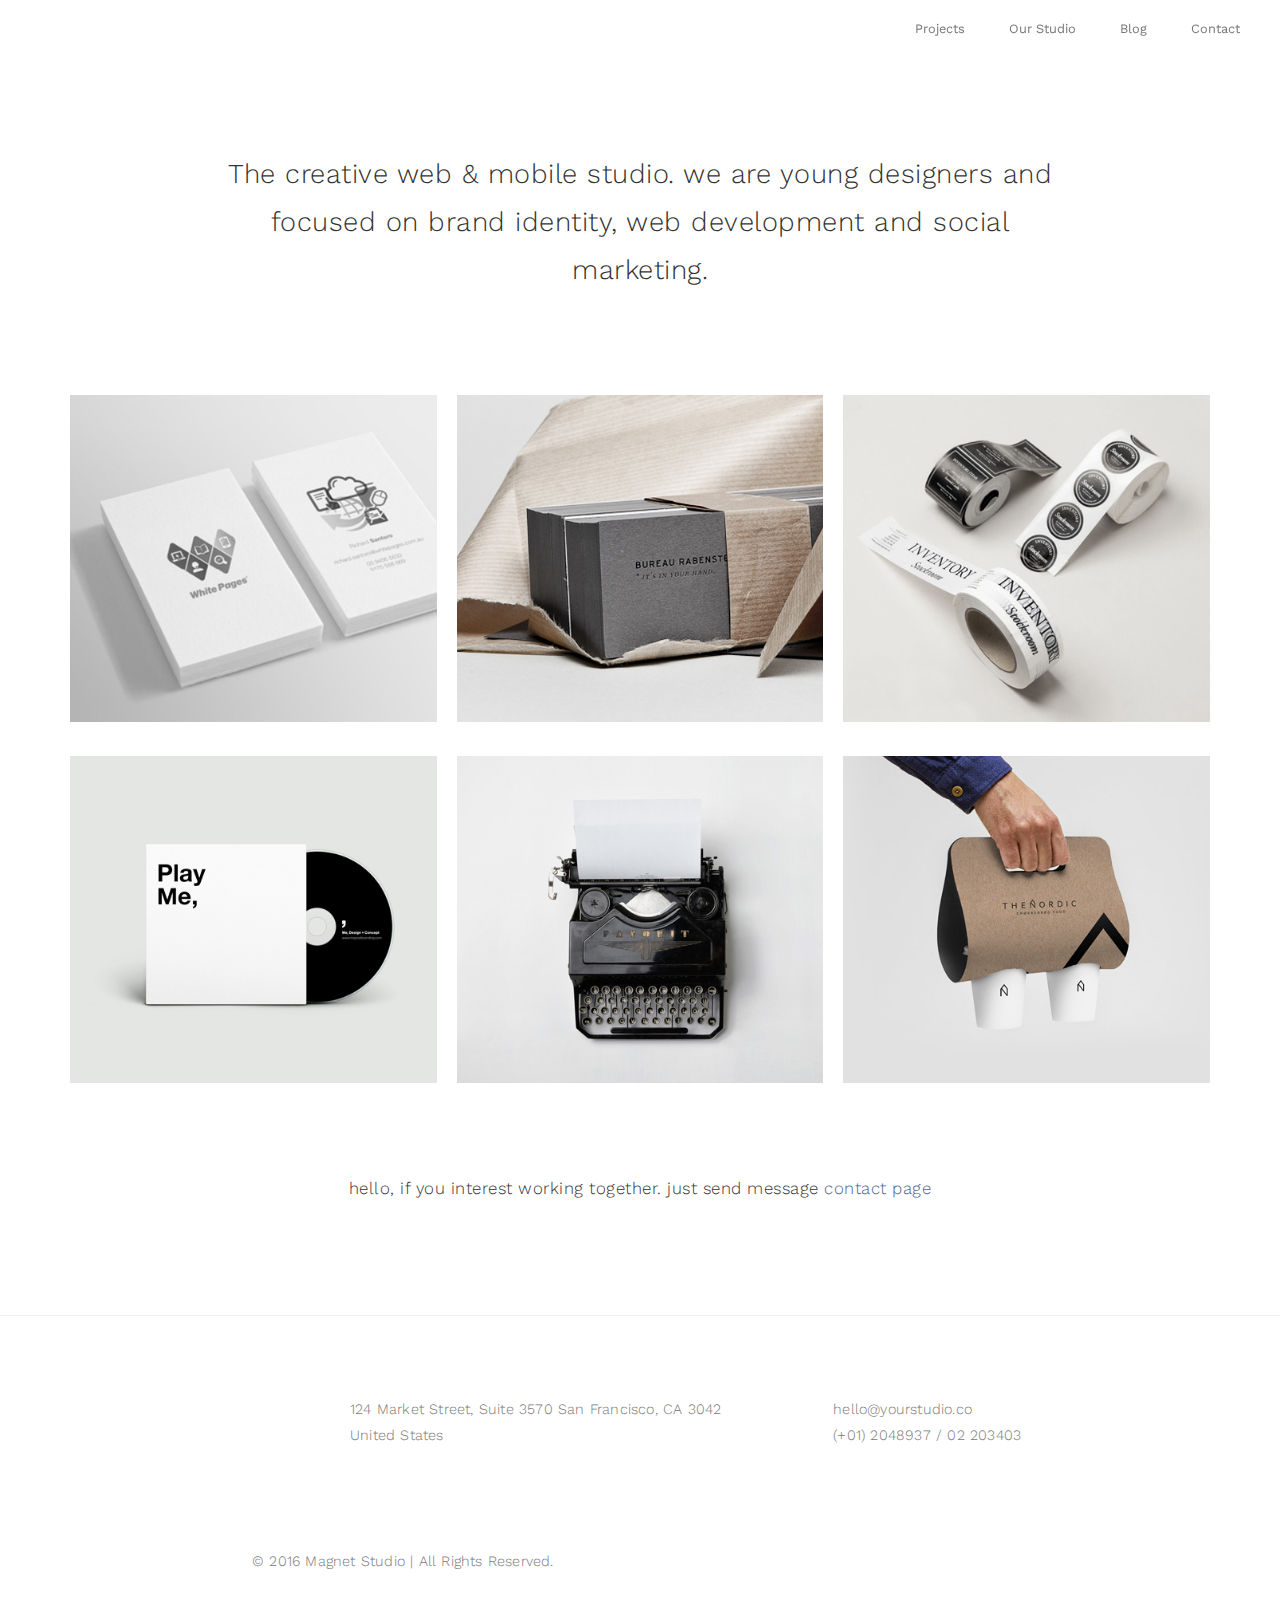
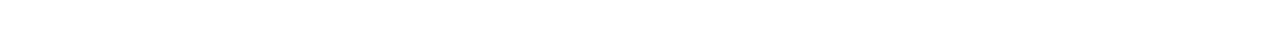
==== commit ef2ac418: "RWD commited" ====
--- a/index.html
+++ b/index.html
@@ -6,6 +6,7 @@
     <meta name="viewport" content="width=device-width, initial-scale=1.0">
     <meta http-equiv="X-UA-Compatible" content="ie=edge">
     <title>Magnet</title>
+    <link rel="icon" type="image/png" sizes="16x16" href="images/favicon-16x16.png">
     <link href="https://fonts.googleapis.com/css?family=Work+Sans:300,400,700" rel="stylesheet">
     <link rel="stylesheet" href="css/normalize.min.css">
     <link rel="stylesheet" href="css/style.css">
@@ -15,7 +16,7 @@
     <nav class="navigation">
         <div class="container navigation__container">
             <div class="navigation__logo">
-                <a href="#">
+                <a href="index.html">
                     <span class="fas fa-magnet"></span>
                 </a>
             </div>
@@ -23,16 +24,16 @@
             <div class="navigation__hidden-menu">
                 <ul class="navigation__list">
                     <li class="list__item">
-                        <a href="#">Projects</a>
+                        <a href="index.html">Projects</a>
                     </li>
                     <li class="list__item">
-                        <a href="#">Our Studio</a>
+                        <a href="our-studio.html">Our Studio</a>
                     </li>
                     <li class="list__item">
-                        <a href="#">Blog</a>
+                        <a href="blog.html">Blog</a>
                     </li>
                     <li class="list__item">
-                        <a href="#">Contact</a>
+                        <a href="contact.html">Contact</a>
                     </li>
                 </ul>
             </div>
@@ -47,9 +48,9 @@
     </header>
     <section class="portfolio">
         <div class="container portfolio__container">
-            <div class="col-12">
+            <div class="col-12 col-6-md col-4-lg">
                 <div class="portfolio__project">
-                    <a href="#">
+                    <a href="project.html">
                         <img src="images/portfolio-img1.jpg">
                         <div class="portfolio__overlay">
                             <h3 class="overlay__header">Project Name</h3>
@@ -58,9 +59,9 @@
                     </a>
                 </div>
             </div>
-            <div class="col-12">
+            <div class="col-12 col-6-md col-4-lg">
                 <div class="portfolio__project">
-                    <a href="#">
+                    <a href="project.html">
                         <img src="images/portfolio-img2.jpg">
                         <div class="portfolio__overlay">
                             <h3 class="overlay__header">Project Name</h3>
@@ -69,9 +70,9 @@
                     </a>
                 </div>
             </div>
-            <div class="col-12">
+            <div class="col-12 col-6-md col-4-lg">
                 <div class="portfolio__project">
-                    <a href="#">
+                    <a href="project.html">
                         <img src="images/portfolio-img3.jpg">
                         <div class="portfolio__overlay">
                             <h3 class="overlay__header">Project Name</h3>
@@ -80,9 +81,9 @@
                     </a>
                 </div>
             </div>
-            <div class="col-12">
+            <div class="col-12 col-6-md col-4-lg">
                 <div class="portfolio__project">
-                    <a href="#">
+                    <a href="project.html">
                         <img src="images/portfolio-img4.jpg">
                         <div class="portfolio__overlay">
                             <h3 class="overlay__header">Project Name</h3>
@@ -91,9 +92,9 @@
                     </a>
                 </div>
             </div>
-            <div class="col-12">
+            <div class="col-12 col-6-md col-4-lg">
                 <div class="portfolio__project">
-                    <a href="#">
+                    <a href="project.html">
                         <img src="images/portfolio-img5.jpg">
                         <div class="portfolio__overlay">
                             <h3 class="overlay__header">Project Name</h3>
@@ -102,9 +103,9 @@
                     </a>
                 </div>
             </div>
-            <div class="col-12">
+            <div class="col-12 col-6-md col-4-lg">
                 <div class="portfolio__project">
-                    <a href="#">
+                    <a href="project.html">
                         <img src="images/portfolio-img6.jpg">
                         <div class="portfolio__overlay">
                             <h3 class="overlay__header">Project Name</h3>
@@ -115,12 +116,40 @@
             </div>
         </div>
         <header>
-            <h3 class="portfolio__header">hello, if you interest working together. just send message <a href="#">contact page</a></h3>
+            <h3 class="portfolio__header">hello, if you interest working together. just send message
+                <a href="contact.html">contact page</a>
+            </h3>
         </header>
     </section>
     <footer>
-        <span class="fas fa-magnet"></span>
-        <p>124 Market Street, Suite 3570 San Francisco, CA 3042 United States</p>
+        <div class="container">
+            <div class="col-12 col-3-md">
+                <span class="fas fa-magnet"></span>
+            </div>
+            <div class="col-12 col-4-md">
+                <p class="footer__paragraph">124 Market Street, Suite 3570 San Francisco, CA 3042 United States</p>
+            </div>
+            <div class="col-12 col-4-md col-offset-1">
+                <p class="footer__paragraph footer__email">hello@yourstudio.co</p>
+                <p class="footer__paragraph footer__phone">(+01) 2048937 / 02 203403</p>
+            </div>
+            <div class="col-12">
+                <div class="footer__copyrights-container">
+                    <p class="footer__paragraph">&copy; 2016 Magnet Studio | All Rights Reserved.</p>
+                    <div class="footer__social-media">
+                        <a href='https://www.facebook.com' target="_blank">
+                            <span class="fab fa-facebook-f"></span>
+                        </a>
+                        <a href='https://twitter.com/' target="_blank">
+                            <span class="fab fa-twitter"></span>
+                        </a>
+                        <a href='https://www.linkedin.com/' target="_blank">
+                            <span class="fab fa-linkedin-in"></span>
+                        </a>
+                    </div>
+                </div>
+            </div>
+        </div>
     </footer>
     <script src="JS/fontawesome-all.min.js"></script>
     <script src="JS/jquery-3.3.1.min.js"></script>
--- a/css/style.css
+++ b/css/style.css
@@ -7,6 +7,18 @@
   font-family: 'Work Sans', sans-serif;
   color: #333333; }
 
+.row:after {
+  display: table;
+  content: "";
+  clear: both; }
+
+[class*="col-"] {
+  float: left;
+  min-height: 1px; }
+
+.col-6 {
+  width: 50%; }
+
 .col-12 {
   width: 100%; }
 
@@ -14,11 +26,23 @@
   color: inherit;
   text-decoration: none; }
 
+h1, h2, h3, h4, h5, h6 {
+  font-weight: 300;
+  letter-spacing: 0.5px; }
+
+p {
+  color: #777;
+  font-weight: 300;
+  line-height: 26px;
+  letter-spacing: 0.2px;
+  font-size: 0.8em; }
+
 img {
   max-width: 100%; }
 
 .container {
   max-width: 1200px;
+  overflow: auto;
   padding: 0 20px;
   margin: 0 auto; }
 
@@ -48,8 +72,7 @@
   background-color: white;
   top: 0;
   right: 0;
-  border-left: 3px solid black;
-  width: 300px;
+  width: 100%;
   height: 100%;
   z-index: 100;
   opacity: 0;
@@ -98,9 +121,9 @@
   border: 0;
   border-top: 4px solid #000;
   background-color: transparent;
-  -webkit-transition: 0.3 all;
-  -o-transition: 0.3 all;
-  transition: 0.3 all;
+  -webkit-transition: 0.3s all;
+  -o-transition: 0.3s all;
+  transition: 0.3s all;
   position: fixed;
   top: 17px;
   right: 20px;
@@ -141,19 +164,15 @@
   transform: rotate(-90deg) translateX(-7px); }
 
 .main-header {
-  min-height: 700px; }
+  min-height: 300px; }
 
 .main-header__header {
-  font-size: 1.6em;
+  font-size: 1.2em;
   width: 100%;
-  margin: 0;
-  padding: 30px 5px 0 5px;
-  position: absolute;
-  top: 30%;
-  left: 50%;
-  -webkit-transform: translateX(-50%);
-  -ms-transform: translateX(-50%);
-  transform: translateX(-50%);
+  max-width: 900px;
+  margin: 0 auto;
+  padding: 150px 15px 0 15px;
+  text-align: center;
   line-height: 48px;
   text-align: center;
   font-weight: 300;
@@ -161,8 +180,7 @@
   z-index: -1; }
 
 .portfolio {
-  padding: 40px 0;
-  border-bottom: 1px solid #f0f0f0; }
+  padding: 80px 0; }
 
 .portfolio__container {
   margin: 0 auto; }
@@ -218,9 +236,10 @@
   margin: 5px; }
 
 .overlay__paragraph {
-  font-size: 0.5em;
+  font-size: 0.6em;
   letter-spacing: 1px;
-  text-transform: uppercase; }
+  text-transform: uppercase;
+  font-weight: 800; }
 
 .portfolio__header {
   font-size: 1.05em;
@@ -231,7 +250,462 @@
     color: #4d638c; }
 
 footer {
-  padding: 60px 0;
-  text-align: center; }
+  padding: 80px 0;
+  text-align: center;
+  border-top: 1px solid #f0f0f0; }
   footer .fa-magnet {
     font-size: 2em; }
+
+.footer__paragraph {
+  padding: 35px 0; }
+
+.footer__email {
+  padding: 0;
+  margin: 0; }
+
+.footer__phone {
+  padding: 0;
+  margin: 10px 0; }
+
+.footer__social-media {
+  color: #777777;
+  font-size: 0.8em; }
+  .footer__social-media a {
+    margin: 20px 15px 0 15px; }
+
+@media only screen and (min-width: 480px) {
+  .navigation__hidden-menu {
+    width: 300px;
+    border-left: 3px solid black; } }
+
+@media only screen and (min-width: 768px) {
+  .col-offset-1 {
+    margin-left: 8.33%; }
+  .col-3-md {
+    width: 25%; }
+  .col-4-md {
+    width: 33.33%; }
+  .col-6-md {
+    width: 50%; }
+  p {
+    font-size: 0.9em; }
+  .navigation__hamburger {
+    display: none; }
+  .navigation__hidden-menu {
+    opacity: 1;
+    -webkit-transform: translateX(0);
+    -ms-transform: translateX(0);
+    transform: translateX(0);
+    background-color: transparent;
+    border-left: none;
+    width: 100%;
+    height: 0; }
+  .navigation__list {
+    font-size: 0.8em;
+    padding-right: 20px;
+    color: #777777;
+    position: fixed;
+    top: 40px;
+    right: 0;
+    height: 60px;
+    text-align: right; }
+    .navigation__list .list__item {
+      display: inline-block;
+      margin: 0; }
+      .navigation__list .list__item a {
+        padding: 10px 20px; }
+        .navigation__list .list__item a:hover {
+          border-bottom: none;
+          border-top: none;
+          color: #444444; }
+  .portfolio .col-6-md {
+    padding: 0 10px; }
+  .main-header__header {
+    font-size: 1.5em; }
+  footer {
+    text-align: left; }
+  .footer__paragraph {
+    margin: 0;
+    padding: 0; }
+  .footer__copyrights-container {
+    margin-top: 100px;
+    display: -webkit-box;
+    display: -webkit-flex;
+    display: -ms-flexbox;
+    display: flex;
+    -webkit-justify-content: space-around;
+    -ms-flex-pack: distribute;
+    justify-content: space-around;
+    -webkit-box-align: center;
+    -webkit-align-items: center;
+    -ms-flex-align: center;
+    align-items: center; } }
+
+@media only screen and (min-width: 1200px) {
+  .col-4-lg {
+    width: 33.33%; }
+  .main-header__header {
+    font-size: 1.7em; } }
+
+.project {
+  text-align: center;
+  padding: 100px 10px; }
+
+.project-header {
+  font-weight: 300;
+  padding: 0 20px; }
+
+.project-header__header {
+  font-size: 1.5em;
+  padding-top: 100px;
+  font-weight: 300;
+  margin: 0 0 20px 0; }
+
+.project-header__paragraph {
+  font-size: 0.8em;
+  width: 100%;
+  max-width: 700px;
+  margin: 0 auto;
+  line-height: 28px; }
+
+.image-container {
+  max-width: 460px;
+  margin: 0 auto;
+  margin-top: 50px; }
+
+.project-image__container {
+  max-width: 460px;
+  margin: 15px auto; }
+
+.project__container {
+  margin: 45px 0; }
+
+.project__header {
+  font-size: 1.2em;
+  font-weight: 300;
+  margin: 25px 0 5px 0;
+  letter-spacing: 0.3px; }
+
+.project__paragraph {
+  font-size: 0.75em;
+  font-weight: 300;
+  letter-spacing: 0.3px; }
+
+.project-quote__paragraph {
+  max-width: 900px;
+  margin: 100px auto 30px auto;
+  line-height: 28px; }
+
+.project-author__paragraph {
+  font-size: 0.8em;
+  color: black;
+  font-weight: 400; }
+
+@media only screen and (min-width: 768px) {
+  .project-quote__paragraph {
+    margin-top: 50px; }
+  .image-container {
+    max-width: 850px;
+    padding: 0 10px; }
+  .project__image-container {
+    max-width: 850px;
+    margin: 0 auto; }
+    .project__image-container .col-6-md {
+      padding: 0 10px; }
+  .project-header__header {
+    font-size: 2em; } }
+
+.our-studio {
+  text-align: center; }
+  .our-studio .main-header__header {
+    padding-top: 0; }
+  .our-studio .project-header__header {
+    padding-top: 0; }
+
+.article__title {
+  padding-top: 170px;
+  margin: 0 0 20px 0;
+  text-align: center;
+  letter-spacing: 4px;
+  font-weight: 400; }
+
+.our-studio__image-container {
+  max-width: 680px;
+  margin: 70px auto; }
+
+.our-studio__paragraph {
+  padding: 30px 0; }
+
+.our-studio__features-container {
+  padding: 40px 0 120px 0;
+  overflow: auto; }
+
+.our-studio__features {
+  color: #777777; }
+  .our-studio__features h3 {
+    font-size: 1.4em;
+    font-weight: 300; }
+  .our-studio__features ul {
+    width: 250px;
+    margin: 0 auto;
+    text-align: left;
+    padding-left: 70px; }
+  .our-studio__features li {
+    font-size: 0.8em;
+    margin: 10px 0;
+    font-weight: 300; }
+
+@media only screen and (min-width: 768px) {
+  .our-studio {
+    text-align: left; }
+  .our-studio__content {
+    max-width: 900px;
+    margin: 0 auto; }
+  .our-studio__image-container {
+    padding-right: 30px; }
+  .our-studio__paragraph {
+    padding: 15px 0; }
+  .our-studio__features {
+    padding-left: 40px; }
+    .our-studio__features h3 {
+      font-size: 1.1em; }
+    .our-studio__features ul {
+      padding-left: 20px; }
+  .magnet-studio-header {
+    margin-top: 70px; } }
+
+.blog__header .main-header__header {
+  padding-top: 0; }
+
+.blog__header .project-header__header {
+  padding-top: 0; }
+
+.blog__post {
+  text-align: center;
+  padding: 40px 0;
+  max-width: 950px;
+  margin: 0 auto; }
+
+.blog__image-container {
+  max-width: 950px;
+  margin: 0 auto;
+  padding: 50px 0; }
+
+.blog-post__comment {
+  display: -webkit-box;
+  display: -webkit-flex;
+  display: -ms-flexbox;
+  display: flex;
+  -webkit-box-pack: center;
+  -webkit-justify-content: center;
+  -ms-flex-pack: center;
+  justify-content: center;
+  -webkit-box-align: center;
+  -webkit-align-items: center;
+  -ms-flex-align: center;
+  align-items: center;
+  font-size: 0.7em;
+  padding: 20px 0; }
+  .blog-post__comment img {
+    width: 42px;
+    border-radius: 100%;
+    margin-right: 5px; }
+  .blog-post__comment span {
+    margin: 0 3px; }
+
+.blog-post__image {
+  display: -webkit-box;
+  display: -webkit-flex;
+  display: -ms-flexbox;
+  display: flex;
+  -webkit-box-align: center;
+  -webkit-align-items: center;
+  -ms-flex-align: center;
+  align-items: center; }
+
+.blog-post__button {
+  font-size: 0.7em;
+  text-align: center;
+  display: block;
+  width: 200px;
+  height: 50px;
+  margin: 40px auto;
+  border-radius: 100px;
+  padding: 14px 20px;
+  border: 1px solid black;
+  -webkit-transition: 0.4s all;
+  -o-transition: 0.4s all;
+  transition: 0.4s all; }
+  .blog-post__button:hover {
+    background-color: black;
+    color: white; }
+
+@media only screen and (min-width: 768px) {
+  .blog__post {
+    text-align: left; }
+  .blog-post__comment {
+    -webkit-box-pack: start;
+    -webkit-justify-content: flex-start;
+    -ms-flex-pack: start;
+    justify-content: flex-start; }
+  .blog-post__button {
+    margin: 40px 0; } }
+
+.post {
+  padding: 150px 0 20px 0;
+  text-align: center;
+  max-width: 950px;
+  margin: 0 auto; }
+  .post blockquote {
+    text-align: left;
+    font-size: 0.9em;
+    border-left: 3px solid #eee;
+    padding: 20px;
+    margin: 26px 20px;
+    line-height: 26px;
+    font-weight: 300; }
+
+.post__header {
+  margin: 70px 0 10px 0; }
+
+.post__image-container {
+  max-width: 950px;
+  margin: 0 auto; }
+
+.post__article-author {
+  margin: 42px 0;
+  padding: 32px 0;
+  border-top: 1px solid #f0f0f0;
+  border-bottom: 1px solid #f0f0f0;
+  overflow: auto;
+  display: -webkit-box;
+  display: -webkit-flex;
+  display: -ms-flexbox;
+  display: flex;
+  -webkit-box-pack: center;
+  -webkit-justify-content: center;
+  -ms-flex-pack: center;
+  justify-content: center;
+  -webkit-box-align: center;
+  -webkit-align-items: center;
+  -ms-flex-align: center;
+  align-items: center; }
+  .post__article-author img {
+    border-radius: 100%;
+    margin-right: 10px; }
+
+.post__article-comments {
+  text-align: left;
+  padding-bottom: 20px;
+  border-bottom: 1px solid #f0f0f0; }
+
+.article-author__image {
+  width: 190px;
+  padding-right: 20px; }
+
+.article-author__message {
+  text-align: left; }
+  .article-author__message h3 {
+    font-size: 0.8em; }
+
+.article-comments__comment {
+  text-align: left;
+  display: -webkit-box;
+  display: -webkit-flex;
+  display: -ms-flexbox;
+  display: flex;
+  -webkit-box-pack: center;
+  -webkit-justify-content: center;
+  -ms-flex-pack: center;
+  justify-content: center;
+  -webkit-box-align: center;
+  -webkit-align-items: center;
+  -ms-flex-align: center;
+  align-items: center;
+  overflow: auto;
+  margin-bottom: 30px; }
+  .article-comments__comment img {
+    border-radius: 100%;
+    margin-right: 10px; }
+
+.comment__image {
+  width: 110px; }
+
+.comment__message {
+  margin-left: 20px; }
+  .comment__message h3 {
+    font-size: 0.9em; }
+    .comment__message h3 span {
+      font-size: 0.7em; }
+
+.comment-section {
+  text-align: center;
+  max-width: 950px;
+  margin: 0 auto;
+  padding-bottom: 120px; }
+  .comment-section h3 {
+    font-size: 1.2em; }
+  .comment-section textarea, .comment-section .comment-section__input {
+    display: block;
+    color: #777777;
+    font-size: 0.7em;
+    font-weight: 300;
+    width: 100%;
+    resize: none;
+    border: 1px solid #f0f0f0;
+    -webkit-transition: border 0.8s;
+    -o-transition: border 0.8s;
+    transition: border 0.8s;
+    margin-bottom: 15px;
+    border-radius: 5px;
+    padding: 15px; }
+    .comment-section textarea:hover, .comment-section .comment-section__input:hover {
+      border: 1px solid black; }
+  .comment-section input {
+    height: 40px; }
+
+.form__button {
+  font-size: 0.6em;
+  margin: 15px auto;
+  width: 200px;
+  height: 48px;
+  border-radius: 24px;
+  letter-spacing: 1px;
+  color: white;
+  background-color: #222;
+  -webkit-transition: background-color 0.3s;
+  -o-transition: background-color 0.3s;
+  transition: background-color 0.3s;
+  border: 1px solid black;
+  cursor: pointer; }
+  .form__button:hover {
+    background-color: #000000; }
+
+@media only screen and (min-width: 768px) {
+  .post {
+    text-align: left; } }
+
+.contact {
+  text-align: center;
+  padding-bottom: 120px; }
+  .contact .col-6, .contact .col-12 {
+    padding: 10px; }
+  .contact .main-header__header {
+    padding-top: 0; }
+  .contact .project-header__header {
+    padding-top: 0; }
+  .contact form {
+    max-width: 950px;
+    padding-top: 80px;
+    margin: 0 auto;
+    overflow: auto; }
+    .contact form .contact__input, .contact form select, .contact form textarea {
+      width: 100%;
+      height: 48px;
+      border-radius: 10px;
+      border: 1px solid #f0f0f0;
+      padding: 15px;
+      font-size: 0.65em; }
+    .contact form textarea {
+      height: auto;
+      resize: none; }
